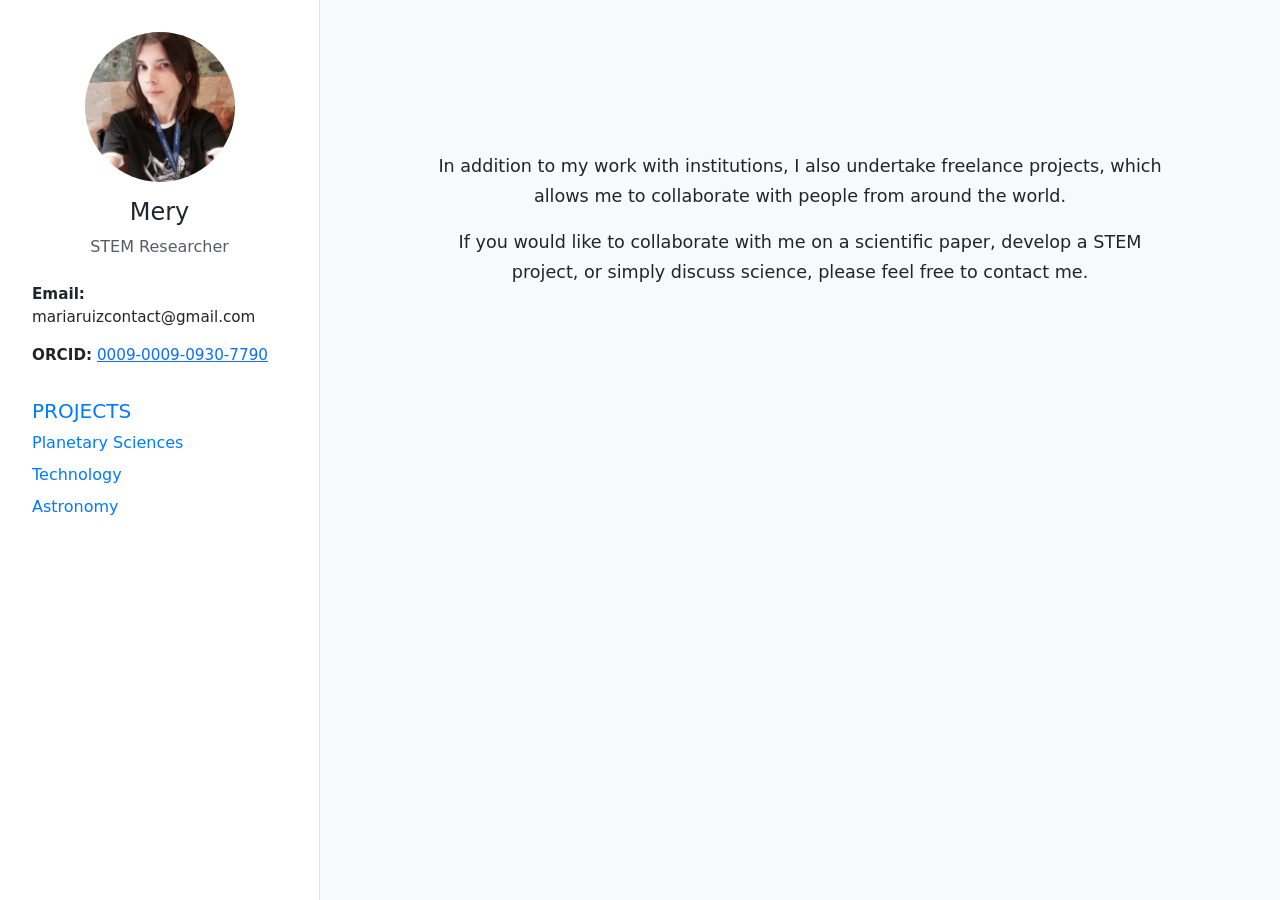
==== index.html @ 215839de "Refactor showWelcome function and script tags Removed redundant script tags and cleaned up the showW" ====
<!DOCTYPE html>
<html lang="en">

<head>
  <meta charset="UTF-8">
  <meta name="viewport" content="width=device-width, initial-scale=1.0">

  <title>STEM People</title>

  <link href="https://cdn.jsdelivr.net/npm/bootstrap@5.3.0/dist/css/bootstrap.min.css" rel="stylesheet">
  <link rel="stylesheet" href="styles.css">

  <style>
    .hidden {
      display: none;
    }

    #planetary-submenu,
    #technology-submenu,
    #astronomy-submenu {
      margin-left: 20px;
    }

    .page-credit {
      margin: 2rem auto 0;
      padding: 0.8rem 1rem;
      max-width: 850px;
      border-top: 1px solid #ddd;
      font-size: 0.82rem;
      line-height: 1.5;
      text-align: center;
      color: #666;
    }

    .page-credit strong {
      color: #444;
    }

    .welcome-message {
      max-width: 800px;
      margin: 120px auto 0;
      padding: 0 30px;
      text-align: center;
      font-size: 1.1rem;
      line-height: 1.7;
    }
  </style>

</head>

<body>

  <div class="container-fluid">

    <div class="row">

      <!-- LEFT COLUMN -->
      <div class="col-md-3 left-column">

        <div class="text-center">

          <img src="img/STEMmery.jpg"
               alt="Profile Picture"
               class="profile-img mb-3">

          <h4>Mery</h4>

          <p class="text-muted">
            STEM Researcher
          </p>

        </div>

        <div class="contact-info">

          <p>
            <strong>Email:</strong>
            mariaruizcontact@gmail.com
          </p>
          <strong>ORCID:</strong>
          <a
            href="https://orcid.org/0009-0009-0930-7790"
            target="_blank"
            rel="noopener noreferrer">
            0009-0009-0930-7790
          </a>
          
        </div>

        <div class="project-menu">

      

          <a href="#" onclick="showWelcome(); return false;">
            <h5>PROJECTS</h5>
          </a>


          <!-- PLANETARY SCIENCES -->

          <a href="#"
             onclick="toggleSubmenu('planetary-submenu'); loadContent('planetary_sciences/index.html'); return false;">
            Planetary Sciences
          </a>

          <div id="planetary-submenu" class="hidden">

            <a href="#"
               onclick="loadContent('planetary_sciences/mars/index.html'); return false;">
              ↳ Mars Works
            </a>

          </div>


          <!-- TECHNOLOGY -->

          <a href="#"
             onclick="toggleSubmenu('technology-submenu'); loadContent('technology/index.html'); return false;">
            Technology
          </a>

          <div id="technology-submenu" class="hidden">

            <a href="#"
               onclick="loadContent('technology/media/index.html'); return false;">
              ↳ Androids
            </a>

          </div>


          <!-- ASTRONOMY -->

          <a href="#"
             onclick="toggleSubmenu('astronomy-submenu'); loadContent('astronomy/index.html'); return false;">
            Astronomy
          </a>

          <div id="astronomy-submenu" class="hidden">

            <a href="#"
               onclick="loadContent('astronomy/eclipse-2026/index.html'); return false;">
              ↳ Eclipse 2026
            </a>

          </div>

        </div>

      </div>


      <!-- RIGHT COLUMN -->

      <div class="col-md-9 content-area">

        <div id="content">

          <div class="welcome-message">

            <p>
              In addition to my work with institutions, I also undertake freelance projects,
              which allows me to collaborate with people from around the world.
            </p>

            <p>
              If you would like to collaborate with me on a scientific paper, develop a STEM
              project, or simply discuss science, please feel free to contact me.
            </p>

          </div>

        </div>

      </div>

    </div>

  </div>



      <script>
      
        function showWelcome() {
      
          document.getElementById('content').innerHTML = `
            <div class="welcome-message">
      
              <p>
                In addition to my work with institutions, I also undertake freelance projects,
                which allows me to collaborate with people from around the world.
              </p>
      
              <p>
                If you would like to collaborate with me on a scientific paper, develop a STEM
                project, or simply discuss science, please feel free to contact me.
              </p>
      
              <div class="contact-music">
      
                <div class="music-title">
                  MUSIC FOR THE JOURNEY
                </div>
      
                <audio controls preload="metadata">
                  <source src="audio/space-ambient-cinematic-viacheslavstarostin.mp3" type="audio/mpeg">
                  Your browser does not support the audio element.
                </audio>
      
                <div class="music-credit">
                  <em>Space Ambient Cinematic Music</em> — Viacheslav Starostin
                </div>
      
              </div>
      
            </div>
          `;
      
        }



    function toggleSubmenu(submenuId) {

      const submenu = document.getElementById(submenuId);

      submenu.classList.toggle('hidden');

    }


    function loadContent(url) {

      fetch(url)

        .then(response => {

          if (!response.ok) {
            throw new Error("Could not load " + url);
          }

          return response.text();

        })

        .then(html => {

          const content = document.getElementById('content');

          content.innerHTML = html;


          const pageCredit = document.createElement('div');

          pageCredit.className = 'page-credit';

          pageCredit.innerHTML = `
            The content of <em>STEM-people</em> is regularly maintained and updated.
            In all cases, when content, images, data, or materials from this website
            are used, <strong>STEM-people</strong> should be acknowledged as the source,
            and the corresponding webpage address should be included.
          `;

          content.appendChild(pageCredit);

        })

        .catch(error => {

          console.error(error);

          document.getElementById('content').innerHTML =
            "<p>Error loading the content.</p>";

        });

    }

  </script>


</body>
</html>
---- styles.css ----
body {
    background-color: #f8f9fa;
  }
  .profile-img {
    width: 150px;
    height: 150px;
    object-fit: cover;
    border-radius: 50%;
  }
  .left-column {
    min-height: 100vh;
    background-color: #ffffff;
    border-right: 1px solid #dee2e6;
    padding: 2rem;
  }
  .contact-info {
    margin-top: 1.5rem;
    font-size: 0.95rem;
  }
  .project-menu {
    margin-top: 2rem;
  }
  .project-menu a {
    display: block;
    margin: 0.5rem 0;
    text-decoration: none;
    color: #007bff;
  }
  .project-menu a:hover {
    text-decoration: underline;
  }
  .content-area {
    padding: 2rem;
  }
  .standard-img {
    width: 40%;
    display: block;
    margin: 10px auto;
  }


  @media (max-width: 768px) {
    .standard-img {
      width: 60%;
    }
  }

  @media (max-width: 480px) {
    .standard-img {
      width: 90%;
    }

    
        /* =========================================
       PROJECT CONTENT — BLACK THEME
       ========================================= */
    
    .content-area {
        background-color: #000000;
        color: #ffffff;
        min-height: 100vh;
    }
    
    /* Todo el texto que se carga dentro de Projects */
    .content-area p,
    .content-area h1,
    .content-area h2,
    .content-area h3,
    .content-area h4,
    .content-area h5,
    .content-area h6,
    .content-area li,
    .content-area span,
    .content-area strong,
    .content-area em {
        color: #ffffff;
    }
    
    /* Enlaces */
    .content-area a {
        color: #ffffff;
    }
    
    .content-area a:hover {
        color: #ffffff;
    }
    
    /* Texto de bienvenida */
    .content-area .welcome-message {
        color: #ffffff;
    }
    
    /* Crédito inferior */
    .content-area .page-credit {
        color: #ffffff;
        border-top-color: #ffffff;
    }
    
    .content-area .page-credit strong {
        color: #ffffff;
    }


    /* =========================================
       RIGHT CONTENT — DARK PROJECT THEME
       ========================================= */
    
    .content-area {
        background-color: #000000;
        color: #ffffff;
        min-height: 100vh;
    }
    
    .content-area p,
    .content-area h1,
    .content-area h2,
    .content-area h3,
    .content-area h4,
    .content-area h5,
    .content-area h6,
    .content-area li,
    .content-area span,
    .content-area strong,
    .content-area em {
        color: #ffffff;
    }
    
    .content-area a {
        color: #ffffff;
    }
    
    .content-area a:hover {
        color: #ffffff;
    }
    
    
    /* =========================================
       MUSIC PLAYER
       ========================================= */
    
    .contact-music {
        margin: 70px auto 0;
        text-align: center;
        max-width: 500px;
    }
    
    .music-title {
        margin-bottom: 18px;
        color: #ffffff;
        font-size: 0.75rem;
        font-weight: 500;
        letter-spacing: 4px;
        text-transform: uppercase;
    }
    
    .contact-music audio {
        width: 100%;
        max-width: 450px;
    }
    
    .music-credit {
        margin-top: 12px;
        color: #ffffff;
        font-size: 0.75rem;
        opacity: 0.75;
    }
    
    
    /* =========================================
       PAGE CREDIT
       ========================================= */
    
    .content-area .page-credit {
        color: #ffffff;
        border-top-color: #ffffff;
    }
    
    .content-area .page-credit strong {
        color: #ffffff;
    }
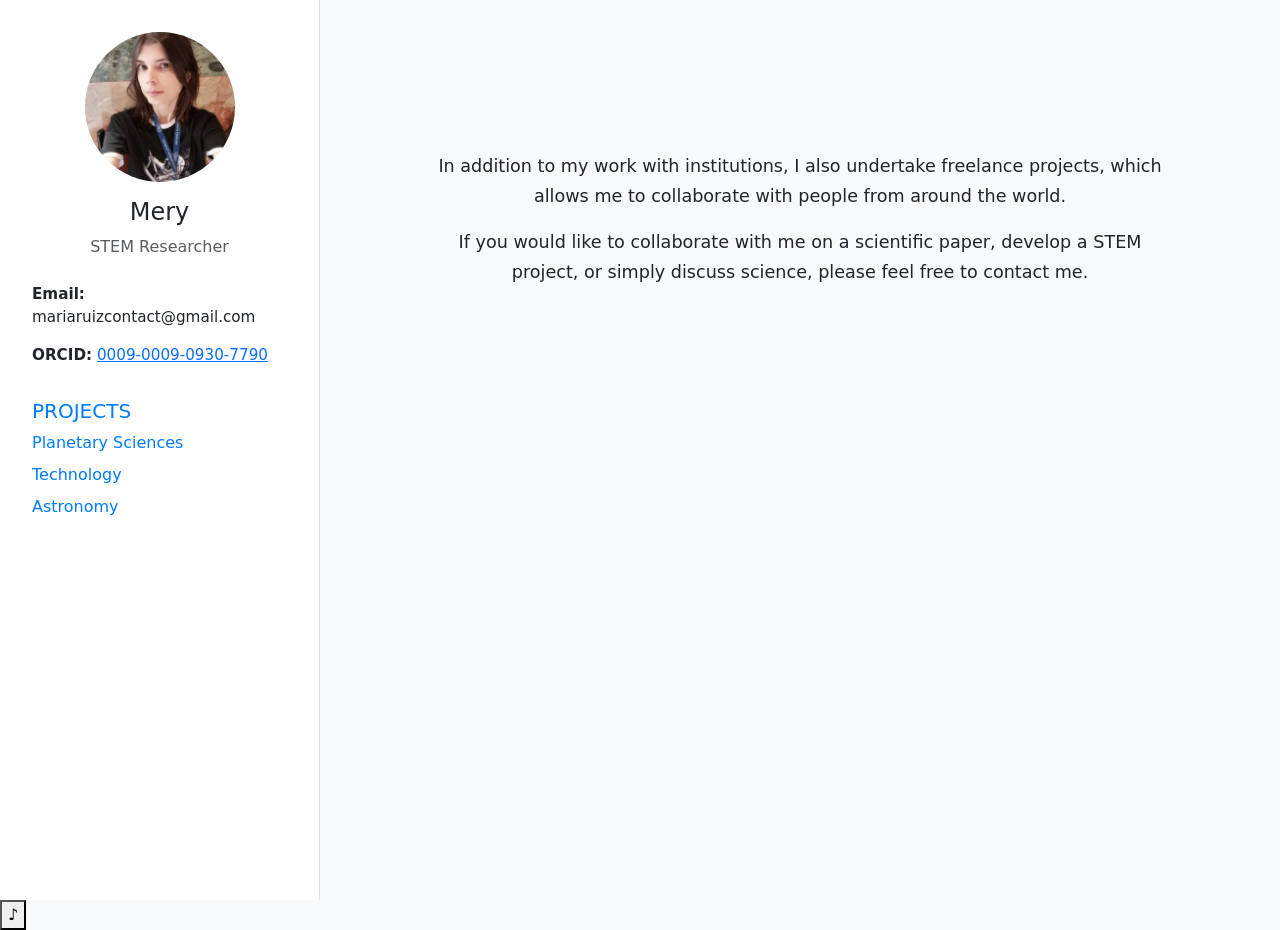
==== commit 4a59717b: "Update index.html" ====
--- a/index.html
+++ b/index.html
@@ -282,4 +282,19 @@
 
 
 </body>
+
+<!-- Background music -->
+<audio id="background-music" loop preload="auto">
+  <source src="audio/space-ambient-cinematic-music.mp3" type="audio/mpeg">
+</audio>
+
+<button id="music-toggle"
+        type="button"
+        aria-label="Mute music">
+  ♪
+</button>
+
+
+
+  
 </html>
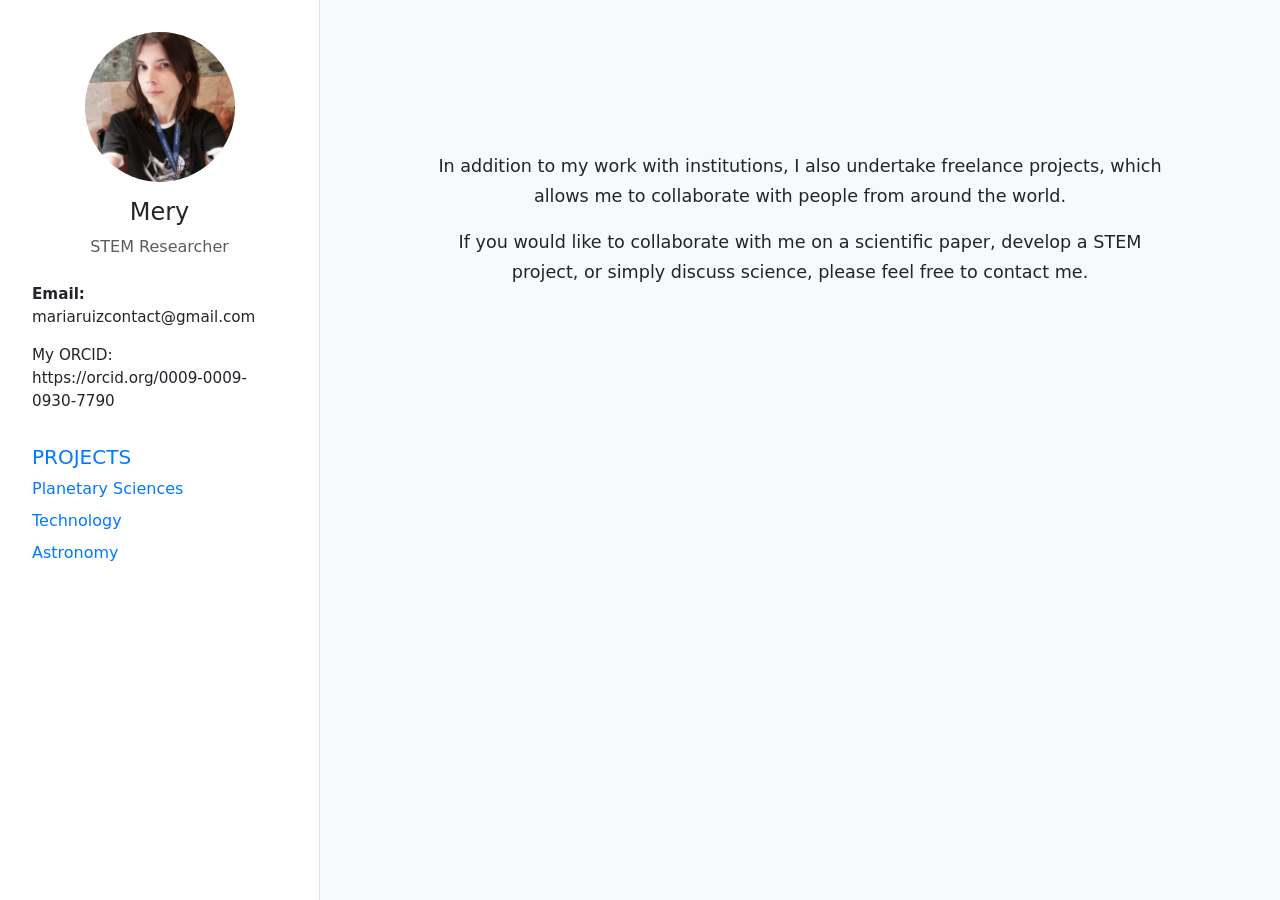
==== commit a1188555: "Enhance index.html with audio and layout updates Refactor HTML structure and improve audio handling." ====
--- a/index.html
+++ b/index.html
@@ -1,16 +1,24 @@
+
 <!DOCTYPE html>
 <html lang="en">
 
 <head>
+
   <meta charset="UTF-8">
+
   <meta name="viewport" content="width=device-width, initial-scale=1.0">
 
   <title>STEM People</title>
 
-  <link href="https://cdn.jsdelivr.net/npm/bootstrap@5.3.0/dist/css/bootstrap.min.css" rel="stylesheet">
+  <link
+    href="https://cdn.jsdelivr.net/npm/bootstrap@5.3.0/dist/css/bootstrap.min.css"
+    rel="stylesheet"
+  >
+
   <link rel="stylesheet" href="styles.css">
 
   <style>
+
     .hidden {
       display: none;
     }
@@ -44,24 +52,49 @@
       font-size: 1.1rem;
       line-height: 1.7;
     }
+
   </style>
 
 </head>
 
+
 <body>
 
+
+  <!-- =========================================
+       BACKGROUND MUSIC
+       ========================================= -->
+
+  <audio id="welcome-music" loop preload="auto">
+
+    <source
+      src="audio/space-ambient-cinematic-music.mp3"
+      type="audio/mpeg"
+    >
+
+    Your browser does not support the audio element.
+
+  </audio>
+
+
   <div class="container-fluid">
 
     <div class="row">
 
-      <!-- LEFT COLUMN -->
+
+      <!-- =========================================
+           LEFT COLUMN
+           ========================================= -->
+
       <div class="col-md-3 left-column">
 
         <div class="text-center">
 
-          <img src="img/STEMmery.jpg"
-               alt="Profile Picture"
-               class="profile-img mb-3">
+          <img
+            src="img/STEMmery.jpg"
+            alt="Profile Picture"
+            class="profile-img mb-3"
+          >
 
           <h4>Mery</h4>
 
@@ -70,6 +103,7 @@
           </p>
 
         </div>
+
 
         <div class="contact-info">
 
@@ -77,85 +111,132 @@
             <strong>Email:</strong>
             mariaruizcontact@gmail.com
           </p>
-          <strong>ORCID:</strong>
+
+          <p>
+            My ORCID:
+            https://orcid.org/0009-0009-0930-7790
+          </p>
+
+        </div>
+
+
+        <!-- =========================================
+             PROJECT MENU
+             ========================================= -->
+
+        <div class="project-menu">
+
+
+          <!-- WELCOME / PROJECTS -->
+
           <a
-            href="https://orcid.org/0009-0009-0930-7790"
-            target="_blank"
-            rel="noopener noreferrer">
-            0009-0009-0930-7790
+            href="#"
+            onclick="showWelcome(); return false;"
+          >
+
+            <h5>PROJECTS</h5>
+
           </a>
-          
-        </div>
-
-        <div class="project-menu">
-
-      
-
-          <a href="#" onclick="showWelcome(); return false;">
-            <h5>PROJECTS</h5>
-          </a>
-
-
-          <!-- PLANETARY SCIENCES -->
-
-          <a href="#"
-             onclick="toggleSubmenu('planetary-submenu'); loadContent('planetary_sciences/index.html'); return false;">
+
+
+          <!-- =========================================
+               PLANETARY SCIENCES
+               ========================================= -->
+
+          <a
+            href="#"
+            onclick="toggleSubmenu('planetary-submenu'); loadContent('planetary_sciences/index.html'); return false;"
+          >
             Planetary Sciences
           </a>
 
-          <div id="planetary-submenu" class="hidden">
-
-            <a href="#"
-               onclick="loadContent('planetary_sciences/mars/index.html'); return false;">
+
+          <div
+            id="planetary-submenu"
+            class="hidden"
+          >
+
+            <a
+              href="#"
+              onclick="loadContent('planetary_sciences/mars/index.html'); return false;"
+            >
               ↳ Mars Works
             </a>
 
           </div>
 
 
-          <!-- TECHNOLOGY -->
-
-          <a href="#"
-             onclick="toggleSubmenu('technology-submenu'); loadContent('technology/index.html'); return false;">
+          <!-- =========================================
+               TECHNOLOGY
+               ========================================= -->
+
+          <a
+            href="#"
+            onclick="toggleSubmenu('technology-submenu'); loadContent('technology/index.html'); return false;"
+          >
             Technology
           </a>
 
-          <div id="technology-submenu" class="hidden">
-
-            <a href="#"
-               onclick="loadContent('technology/media/index.html'); return false;">
+
+          <div
+            id="technology-submenu"
+            class="hidden"
+          >
+
+            <a
+              href="#"
+              onclick="loadContent('technology/media/index.html'); return false;"
+            >
               ↳ Androids
             </a>
 
           </div>
 
 
-          <!-- ASTRONOMY -->
-
-          <a href="#"
-             onclick="toggleSubmenu('astronomy-submenu'); loadContent('astronomy/index.html'); return false;">
+          <!-- =========================================
+               ASTRONOMY
+               ========================================= -->
+
+          <a
+            href="#"
+            onclick="toggleSubmenu('astronomy-submenu'); loadContent('astronomy/index.html'); return false;"
+          >
             Astronomy
           </a>
 
-          <div id="astronomy-submenu" class="hidden">
-
-            <a href="#"
-               onclick="loadContent('astronomy/eclipse-2026/index.html'); return false;">
+
+          <div
+            id="astronomy-submenu"
+            class="hidden"
+          >
+
+            <a
+              href="#"
+              onclick="loadContent('astronomy/eclipse-2026/index.html'); return false;"
+            >
               ↳ Eclipse 2026
             </a>
 
           </div>
 
+
         </div>
 
       </div>
 
 
-      <!-- RIGHT COLUMN -->
+      <!-- =========================================
+           RIGHT COLUMN
+           ========================================= -->
 
       <div class="col-md-9 content-area">
 
         <div id="content">
+
+
+          <!-- =========================================
+               WELCOME PAGE
+               ========================================= -->
 
           <div class="welcome-message">
 
@@ -171,6 +252,7 @@
 
           </div>
 
+
         </div>
 
       </div>
@@ -180,121 +262,284 @@
   </div>
 
 
-
-      <script>
-      
-        function showWelcome() {
-      
+  <!-- =========================================
+       JAVASCRIPT
+       ========================================= -->
+
+  <script>
+
+
+    /* =========================================
+       BACKGROUND MUSIC
+       ========================================= */
+
+    const welcomeMusic =
+      document.getElementById('welcome-music');
+
+
+    /*
+     * Volume.
+     * 0.35 = 35%
+     */
+
+    welcomeMusic.volume = 0.35;
+
+
+    /*
+     * Start the music.
+     */
+
+    function startWelcomeMusic() {
+
+      welcomeMusic.currentTime = 0;
+
+      welcomeMusic.play().catch(function () {
+
+        /*
+         * Modern browsers may block
+         * autoplay with sound.
+         */
+
+        console.log(
+          "Autoplay was blocked by the browser."
+        );
+
+      });
+
+    }
+
+
+    /*
+     * Stop the music.
+     */
+
+    function stopWelcomeMusic() {
+
+      welcomeMusic.pause();
+
+      welcomeMusic.currentTime = 0;
+
+    }
+
+
+    /*
+     * Try to start the music when
+     * the page loads.
+     */
+
+    window.addEventListener('load', function () {
+
+      startWelcomeMusic();
+
+    });
+
+
+    /*
+     * If the browser blocked autoplay,
+     * the first user interaction will
+     * start the music.
+     */
+
+    document.addEventListener(
+      'click',
+      function startMusicAfterInteraction() {
+
+        /*
+         * Only start it if we are
+         * currently on the welcome page.
+         */
+
+        const content =
+          document.getElementById('content');
+
+        const welcome =
+          content.querySelector('.welcome-message');
+
+        if (welcome) {
+
+          welcomeMusic.play().catch(function () {
+
+            console.log(
+              "Music could not be started."
+            );
+
+          });
+
+        }
+
+      },
+      { once: true }
+    );
+
+
+    /* =========================================
+       WELCOME PAGE
+       ========================================= */
+
+    function showWelcome() {
+
+
+      /*
+       * Start/restart the music.
+       */
+
+      startWelcomeMusic();
+
+
+      /*
+       * Show the welcome page.
+       */
+
+      document.getElementById('content').innerHTML = `
+
+        <div class="welcome-message">
+
+          <p>
+            In addition to my work with institutions,
+            I also undertake freelance projects,
+            which allows me to collaborate with people
+            from around the world.
+          </p>
+
+          <p>
+            If you would like to collaborate with me
+            on a scientific paper, develop a STEM project,
+            or simply discuss science, please feel free
+            to contact me.
+          </p>
+
+        </div>
+
+      `;
+
+    }
+
+
+    /* =========================================
+       SUBMENUS
+       ========================================= */
+
+    function toggleSubmenu(submenuId) {
+
+
+      const submenu =
+        document.getElementById(submenuId);
+
+
+      submenu.classList.toggle('hidden');
+
+    }
+
+
+    /* =========================================
+       LOAD PROJECT CONTENT
+       ========================================= */
+
+    function loadContent(url) {
+
+
+      /*
+       * Stop the welcome music when
+       * entering a project.
+       */
+
+      stopWelcomeMusic();
+
+
+      /*
+       * Load the selected page.
+       */
+
+      fetch(url)
+
+        .then(response => {
+
+
+          if (!response.ok) {
+
+            throw new Error(
+              "Could not load " + url
+            );
+
+          }
+
+
+          return response.text();
+
+        })
+
+
+        .then(html => {
+
+
+          const content =
+            document.getElementById('content');
+
+
+          /*
+           * Insert project content.
+           */
+
+          content.innerHTML = html;
+
+
+          /*
+           * Add the page credit.
+           */
+
+          const pageCredit =
+            document.createElement('div');
+
+
+          pageCredit.className =
+            'page-credit';
+
+
+          pageCredit.innerHTML = `
+
+            The content of <em>STEM-people</em>
+            is regularly maintained and updated.
+
+            In all cases, when content, images,
+            data, or materials from this website
+            are used, <strong>STEM-people</strong>
+            should be acknowledged as the source,
+            and the corresponding webpage address
+            should be included.
+
+          `;
+
+
+          content.appendChild(pageCredit);
+
+
+        })
+
+
+        .catch(error => {
+
+
+          console.error(error);
+
+
           document.getElementById('content').innerHTML = `
-            <div class="welcome-message">
-      
-              <p>
-                In addition to my work with institutions, I also undertake freelance projects,
-                which allows me to collaborate with people from around the world.
-              </p>
-      
-              <p>
-                If you would like to collaborate with me on a scientific paper, develop a STEM
-                project, or simply discuss science, please feel free to contact me.
-              </p>
-      
-              <div class="contact-music">
-      
-                <div class="music-title">
-                  MUSIC FOR THE JOURNEY
-                </div>
-      
-                <audio controls preload="metadata">
-                  <source src="audio/space-ambient-cinematic-viacheslavstarostin.mp3" type="audio/mpeg">
-                  Your browser does not support the audio element.
-                </audio>
-      
-                <div class="music-credit">
-                  <em>Space Ambient Cinematic Music</em> — Viacheslav Starostin
-                </div>
-      
-              </div>
-      
-            </div>
+
+            <p>
+              Error loading the content.
+            </p>
+
           `;
-      
-        }
-
-
-
-    function toggleSubmenu(submenuId) {
-
-      const submenu = document.getElementById(submenuId);
-
-      submenu.classList.toggle('hidden');
-
-    }
-
-
-    function loadContent(url) {
-
-      fetch(url)
-
-        .then(response => {
-
-          if (!response.ok) {
-            throw new Error("Could not load " + url);
-          }
-
-          return response.text();
-
-        })
-
-        .then(html => {
-
-          const content = document.getElementById('content');
-
-          content.innerHTML = html;
-
-
-          const pageCredit = document.createElement('div');
-
-          pageCredit.className = 'page-credit';
-
-          pageCredit.innerHTML = `
-            The content of <em>STEM-people</em> is regularly maintained and updated.
-            In all cases, when content, images, data, or materials from this website
-            are used, <strong>STEM-people</strong> should be acknowledged as the source,
-            and the corresponding webpage address should be included.
-          `;
-
-          content.appendChild(pageCredit);
-
-        })
-
-        .catch(error => {
-
-          console.error(error);
-
-          document.getElementById('content').innerHTML =
-            "<p>Error loading the content.</p>";
+
 
         });
 
     }
 
+
   </script>
 
 
 </body>
 
-<!-- Background music -->
-<audio id="background-music" loop preload="auto">
-  <source src="audio/space-ambient-cinematic-music.mp3" type="audio/mpeg">
-</audio>
-
-<button id="music-toggle"
-        type="button"
-        aria-label="Mute music">
-  ♪
-</button>
-
-
-
-  
 </html>
+
--- a/styles.css
+++ b/styles.css
@@ -175,6 +175,45 @@
         color: #ffffff;
         border-top-color: #ffffff;
     }
+
+
+    
+        /* =========================================
+           BACKGROUND MUSIC
+           ========================================= */
+        
+        #music-toggle {
+            position: fixed;
+            bottom: 25px;
+            right: 25px;
+        
+            width: 42px;
+            height: 42px;
+        
+            border: 1px solid rgba(255, 255, 255, 0.6);
+            border-radius: 50%;
+        
+            background: #000000;
+            color: #ffffff;
+        
+            font-size: 18px;
+            cursor: pointer;
+        
+            z-index: 9999;
+        
+            transition: opacity 0.3s ease,
+                        background-color 0.3s ease;
+        }
+        
+        #music-toggle:hover {
+            background: #ffffff;
+            color: #000000;
+        }
+        
+        #music-toggle.muted {
+            opacity: 0.45;
+        }
+
     
     .content-area .page-credit strong {
         color: #ffffff;
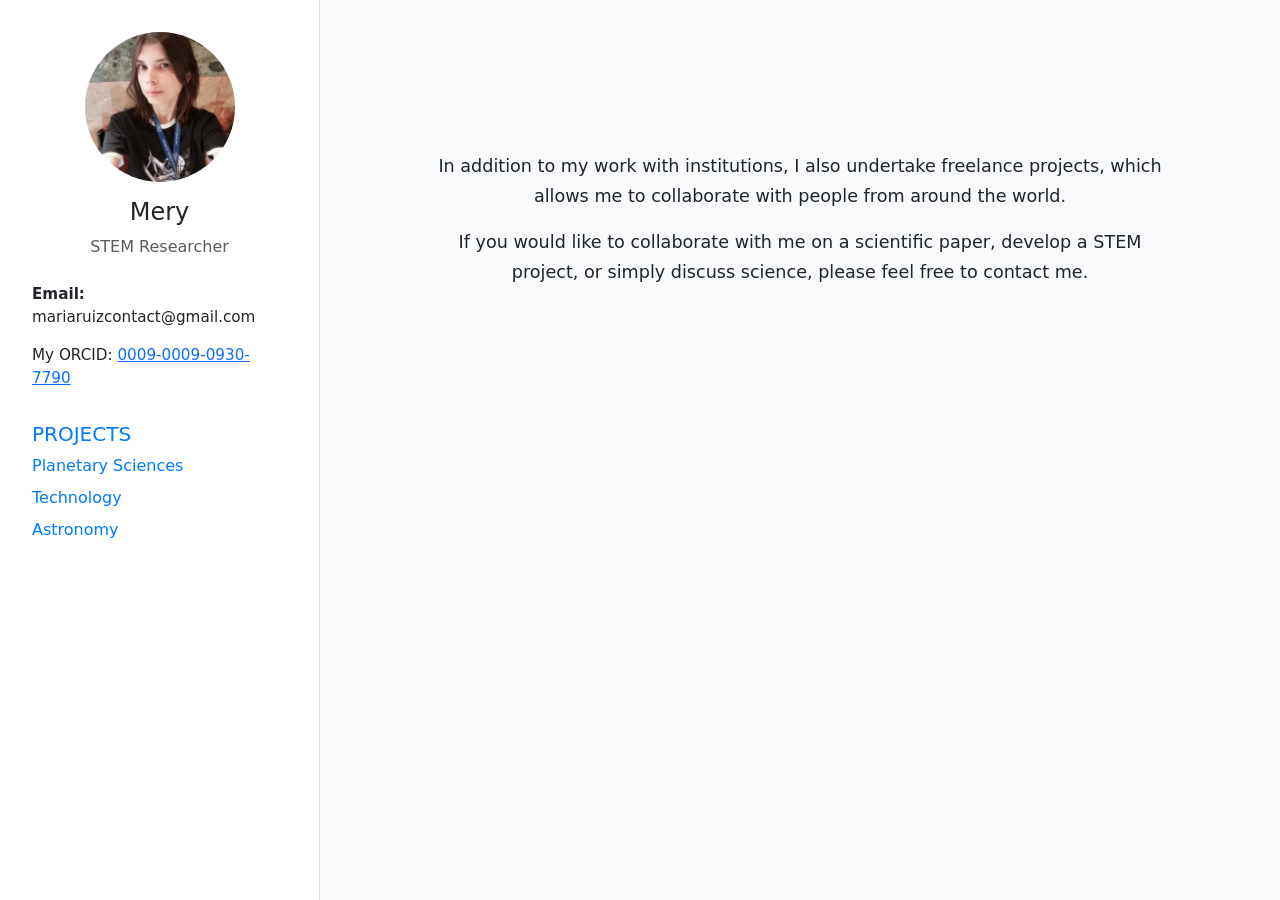
==== commit dacab493: "Add hyperlink to ORCID in index.html Updated ORCID display to include a hyperlink." ====
--- a/index.html
+++ b/index.html
@@ -112,10 +112,18 @@
             mariaruizcontact@gmail.com
           </p>
 
-          <p>
-            My ORCID:
-            https://orcid.org/0009-0009-0930-7790
-          </p>
+
+        <p>
+          My ORCID:
+          <a
+            href="https://orcid.org/0009-0009-0930-7790"
+            target="_blank"
+            rel="noopener noreferrer"
+          >
+            0009-0009-0930-7790
+          </a>
+        </p>
+
 
         </div>
 
--- a/styles.css
+++ b/styles.css
@@ -219,4 +219,82 @@
         color: #ffffff;
     }
 
-
+        
+        /* =========================================
+           RIGHT COLUMN — BLACK PROJECT AREA
+           ========================================= */
+        
+        .content-area {
+            background-color: #000000;
+            color: #ffffff;
+            min-height: 100vh;
+        }
+        
+        
+        /* =========================================
+           WELCOME TEXT
+           ========================================= */
+        
+        .content-area .welcome-message {
+            color: #ffffff;
+        }
+        
+        .content-area .welcome-message p {
+            color: #ffffff;
+        }
+        
+        
+        /* =========================================
+           PROJECT CONTENT
+           ========================================= */
+        
+        .content-area h1,
+        .content-area h2,
+        .content-area h3,
+        .content-area h4,
+        .content-area h5,
+        .content-area h6,
+        .content-area p,
+        .content-area li,
+        .content-area span,
+        .content-area strong,
+        .content-area em {
+            color: #ffffff;
+        }
+        
+        
+        /* =========================================
+           LINKS
+           ========================================= */
+        
+        .content-area a {
+            color: #ffffff;
+        }
+        
+        .content-area a:hover {
+            color: #ffffff;
+        }
+        
+        
+        /* =========================================
+           PAGE CREDIT
+           ========================================= */
+        
+        .content-area .page-credit {
+            color: #ffffff;
+            border-top-color: #ffffff;
+        }
+        
+        .content-area .page-credit strong {
+            color: #ffffff;
+        }
+        
+        
+        /* =========================================
+           OPTIONAL — IMAGES
+           ========================================= */
+        
+        .content-area img {
+            max-width: 100%;
+            height: auto;
+        }
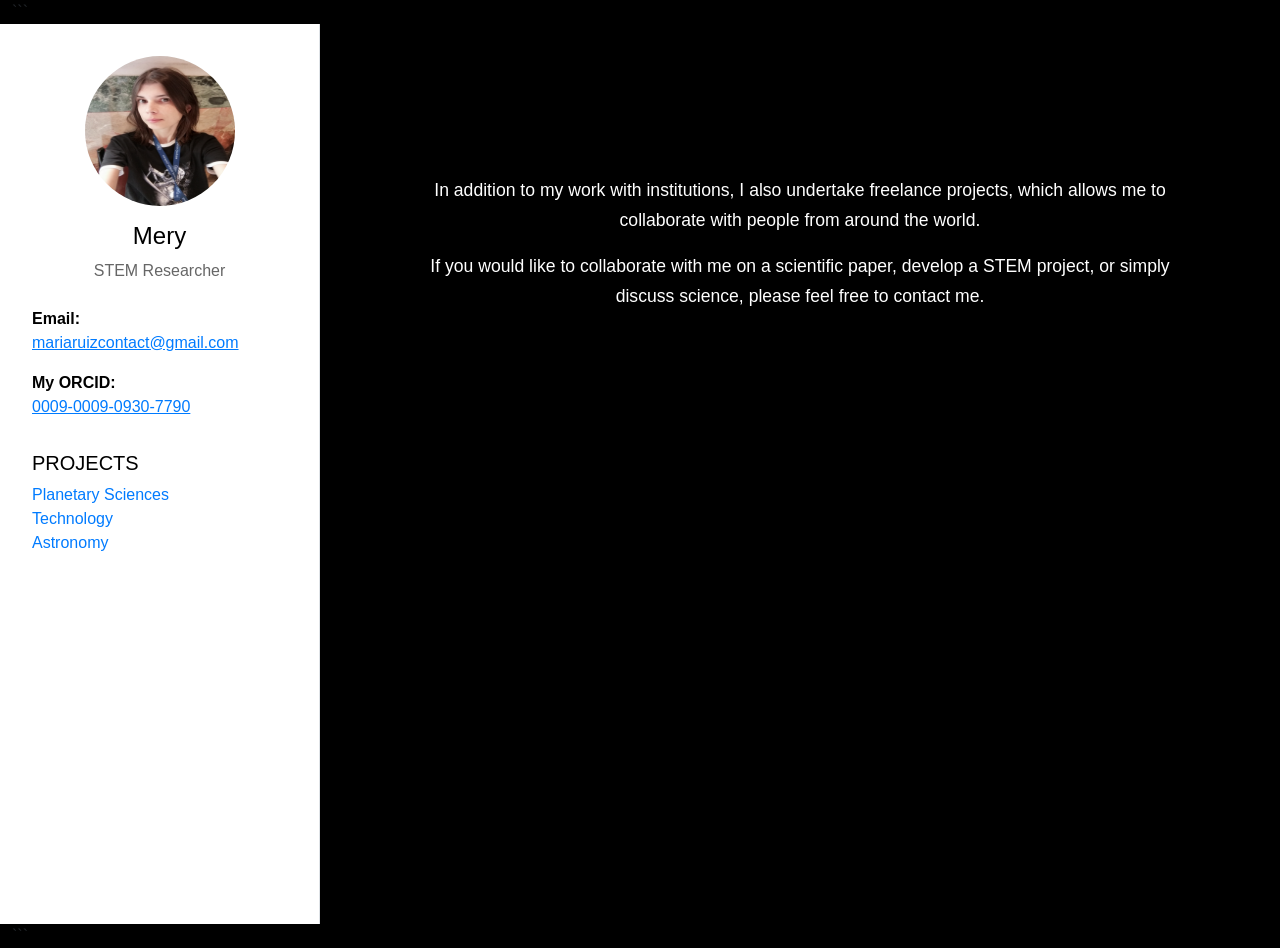
==== commit a7ab0aa2: "Refactor index.html for improved structure and functionality Refactor HTML structure and improve acc" ====
--- a/index.html
+++ b/index.html
@@ -1,11 +1,9 @@
-
 <!DOCTYPE html>
+
 <html lang="en">
 
 <head>
-
   <meta charset="UTF-8">
-
   <meta name="viewport" content="width=device-width, initial-scale=1.0">
 
   <title>STEM People</title>
@@ -16,297 +14,254 @@
   >
 
   <link rel="stylesheet" href="styles.css">
-
-  <style>
-
-    .hidden {
-      display: none;
-    }
-
-    #planetary-submenu,
-    #technology-submenu,
-    #astronomy-submenu {
-      margin-left: 20px;
-    }
-
-    .page-credit {
-      margin: 2rem auto 0;
-      padding: 0.8rem 1rem;
-      max-width: 850px;
-      border-top: 1px solid #ddd;
-      font-size: 0.82rem;
-      line-height: 1.5;
-      text-align: center;
-      color: #666;
-    }
-
-    .page-credit strong {
-      color: #444;
-    }
-
-    .welcome-message {
-      max-width: 800px;
-      margin: 120px auto 0;
-      padding: 0 30px;
-      text-align: center;
-      font-size: 1.1rem;
-      line-height: 1.7;
-    }
-
-  </style>
-
 </head>
 
-
 <body>
 
-
-  <!-- =========================================
+  <!-- =========================================================
        BACKGROUND MUSIC
-       ========================================= -->
+       ========================================================= -->
 
   <audio id="welcome-music" loop preload="auto">
-
     <source
       src="audio/space-ambient-cinematic-music.mp3"
       type="audio/mpeg"
     >
-
     Your browser does not support the audio element.
-
   </audio>
 
-
   <div class="container-fluid">
 
-    <div class="row">
-
-
-      <!-- =========================================
-           LEFT COLUMN
-           ========================================= -->
-
-      <div class="col-md-3 left-column">
-
-        <div class="text-center">
-
-          <img
-            src="img/STEMmery.jpg"
-            alt="Profile Picture"
-            class="profile-img mb-3"
-          >
-
-          <h4>Mery</h4>
-
-          <p class="text-muted">
-            STEM Researcher
-          </p>
-
-        </div>
-
-
-        <div class="contact-info">
-
-          <p>
-            <strong>Email:</strong>
-            mariaruizcontact@gmail.com
-          </p>
-
+```
+<div class="row">
+
+
+  <!-- =====================================================
+       LEFT COLUMN
+       ===================================================== -->
+
+  <aside class="col-md-3 left-column">
+
+    <div class="profile-section text-center">
+
+      <img
+        src="img/STEMmery.jpg"
+        alt="Profile Picture"
+        class="profile-img mb-3"
+      >
+
+      <h4>Mery</h4>
+
+      <p class="profile-role">
+        STEM Researcher
+      </p>
+
+    </div>
+
+
+    <!-- ===================================================
+         CONTACT
+         =================================================== -->
+
+    <div class="contact-info">
+
+      <p>
+        <strong>Email:</strong><br>
+        <a href="mailto:mariaruizcontact@gmail.com">
+          mariaruizcontact@gmail.com
+        </a>
+      </p>
+
+      <p>
+        <strong>My ORCID:</strong><br>
+        <a
+          href="https://orcid.org/0009-0009-0930-7790"
+          target="_blank"
+          rel="noopener noreferrer"
+        >
+          0009-0009-0930-7790
+        </a>
+      </p>
+
+    </div>
+
+
+    <!-- ===================================================
+         PROJECT MENU
+         =================================================== -->
+
+    <nav class="project-menu">
+
+      <!-- WELCOME -->
+
+      <a
+        href="#"
+        class="projects-title"
+        onclick="showWelcome(); return false;"
+      >
+        <h5>PROJECTS</h5>
+      </a>
+
+
+      <!-- =================================================
+           PLANETARY SCIENCES
+           ================================================= -->
+
+      <a
+        href="#"
+        onclick="
+          toggleSubmenu('planetary-submenu');
+          loadContent('planetary_sciences/index.html');
+          return false;
+        "
+      >
+        Planetary Sciences
+      </a>
+
+      <div
+        id="planetary-submenu"
+        class="submenu hidden"
+      >
+
+        <a
+          href="#"
+          onclick="
+            loadContent('planetary_sciences/mars/index.html');
+            return false;
+          "
+        >
+          ↳ Mars Works
+        </a>
+
+      </div>
+
+
+      <!-- =================================================
+           TECHNOLOGY
+           ================================================= -->
+
+      <a
+        href="#"
+        onclick="
+          toggleSubmenu('technology-submenu');
+          loadContent('technology/index.html');
+          return false;
+        "
+      >
+        Technology
+      </a>
+
+      <div
+        id="technology-submenu"
+        class="submenu hidden"
+      >
+
+        <a
+          href="#"
+          onclick="
+            loadContent('technology/media/index.html');
+            return false;
+          "
+        >
+          ↳ Androids
+        </a>
+
+      </div>
+
+
+      <!-- =================================================
+           ASTRONOMY
+           ================================================= -->
+
+      <a
+        href="#"
+        onclick="
+          toggleSubmenu('astronomy-submenu');
+          loadContent('astronomy/index.html');
+          return false;
+        "
+      >
+        Astronomy
+      </a>
+
+      <div
+        id="astronomy-submenu"
+        class="submenu hidden"
+      >
+
+        <a
+          href="#"
+          onclick="
+            loadContent('astronomy/eclipse-2026/index.html');
+            return false;
+          "
+        >
+          ↳ Eclipse 2026
+        </a>
+
+      </div>
+
+    </nav>
+
+  </aside>
+
+
+  <!-- =====================================================
+       RIGHT COLUMN
+       ===================================================== -->
+
+  <main class="col-md-9 content-area">
+
+    <div id="content">
+
+      <!-- =================================================
+           WELCOME
+           ================================================= -->
+
+      <div class="welcome-message">
 
         <p>
-          My ORCID:
-          <a
-            href="https://orcid.org/0009-0009-0930-7790"
-            target="_blank"
-            rel="noopener noreferrer"
-          >
-            0009-0009-0930-7790
-          </a>
+          In addition to my work with institutions, I also
+          undertake freelance projects, which allows me to
+          collaborate with people from around the world.
         </p>
 
-
-        </div>
-
-
-        <!-- =========================================
-             PROJECT MENU
-             ========================================= -->
-
-        <div class="project-menu">
-
-
-          <!-- WELCOME / PROJECTS -->
-
-          <a
-            href="#"
-            onclick="showWelcome(); return false;"
-          >
-
-            <h5>PROJECTS</h5>
-
-          </a>
-
-
-          <!-- =========================================
-               PLANETARY SCIENCES
-               ========================================= -->
-
-          <a
-            href="#"
-            onclick="toggleSubmenu('planetary-submenu'); loadContent('planetary_sciences/index.html'); return false;"
-          >
-            Planetary Sciences
-          </a>
-
-
-          <div
-            id="planetary-submenu"
-            class="hidden"
-          >
-
-            <a
-              href="#"
-              onclick="loadContent('planetary_sciences/mars/index.html'); return false;"
-            >
-              ↳ Mars Works
-            </a>
-
-          </div>
-
-
-          <!-- =========================================
-               TECHNOLOGY
-               ========================================= -->
-
-          <a
-            href="#"
-            onclick="toggleSubmenu('technology-submenu'); loadContent('technology/index.html'); return false;"
-          >
-            Technology
-          </a>
-
-
-          <div
-            id="technology-submenu"
-            class="hidden"
-          >
-
-            <a
-              href="#"
-              onclick="loadContent('technology/media/index.html'); return false;"
-            >
-              ↳ Androids
-            </a>
-
-          </div>
-
-
-          <!-- =========================================
-               ASTRONOMY
-               ========================================= -->
-
-          <a
-            href="#"
-            onclick="toggleSubmenu('astronomy-submenu'); loadContent('astronomy/index.html'); return false;"
-          >
-            Astronomy
-          </a>
-
-
-          <div
-            id="astronomy-submenu"
-            class="hidden"
-          >
-
-            <a
-              href="#"
-              onclick="loadContent('astronomy/eclipse-2026/index.html'); return false;"
-            >
-              ↳ Eclipse 2026
-            </a>
-
-          </div>
-
-
-        </div>
+        <p>
+          If you would like to collaborate with me on a
+          scientific paper, develop a STEM project, or simply
+          discuss science, please feel free to contact me.
+        </p>
 
       </div>
 
-
-      <!-- =========================================
-           RIGHT COLUMN
-           ========================================= -->
-
-      <div class="col-md-9 content-area">
-
-        <div id="content">
-
-
-          <!-- =========================================
-               WELCOME PAGE
-               ========================================= -->
-
-          <div class="welcome-message">
-
-            <p>
-              In addition to my work with institutions, I also undertake freelance projects,
-              which allows me to collaborate with people from around the world.
-            </p>
-
-            <p>
-              If you would like to collaborate with me on a scientific paper, develop a STEM
-              project, or simply discuss science, please feel free to contact me.
-            </p>
-
-          </div>
-
-
-        </div>
-
-      </div>
-
     </div>
 
+  </main>
+
+</div>
+```
+
   </div>
 
-
-  <!-- =========================================
+  <!-- =========================================================
        JAVASCRIPT
-       ========================================= -->
+       ========================================================= -->
 
   <script>
 
-
-    /* =========================================
-       BACKGROUND MUSIC
-       ========================================= */
+    /* =========================================================
+       MUSIC
+       ========================================================= */
 
     const welcomeMusic =
-      document.getElementById('welcome-music');
-
-
-    /*
-     * Volume.
-     * 0.35 = 35%
-     */
+      document.getElementById("welcome-music");
 
     welcomeMusic.volume = 0.35;
 
 
-    /*
-     * Start the music.
-     */
-
     function startWelcomeMusic() {
 
-      welcomeMusic.currentTime = 0;
-
       welcomeMusic.play().catch(function () {
-
-        /*
-         * Modern browsers may block
-         * autoplay with sound.
-         */
 
         console.log(
           "Autoplay was blocked by the browser."
@@ -317,62 +272,68 @@
     }
 
 
-    /*
-     * Stop the music.
-     */
-
     function stopWelcomeMusic() {
 
       welcomeMusic.pause();
-
       welcomeMusic.currentTime = 0;
 
     }
 
 
-    /*
-     * Try to start the music when
-     * the page loads.
-     */
-
-    window.addEventListener('load', function () {
+    /* =========================================================
+       WELCOME
+       ========================================================= */
+
+    function showWelcome() {
+
+      const content =
+        document.getElementById("content");
+
+      content.innerHTML = `
+
+        <div class="welcome-message">
+
+          <p>
+            In addition to my work with institutions, I also
+            undertake freelance projects, which allows me to
+            collaborate with people from around the world.
+          </p>
+
+          <p>
+            If you would like to collaborate with me on a
+            scientific paper, develop a STEM project, or simply
+            discuss science, please feel free to contact me.
+          </p>
+
+        </div>
+
+      `;
+
+      /*
+       * Welcome = music ON
+       */
 
       startWelcomeMusic();
 
-    });
-
-
-    /*
-     * If the browser blocked autoplay,
-     * the first user interaction will
-     * start the music.
-     */
+    }
+
+
+    /* =========================================================
+       FIRST USER INTERACTION
+       ========================================================= */
 
     document.addEventListener(
-      'click',
+      "click",
       function startMusicAfterInteraction() {
 
-        /*
-         * Only start it if we are
-         * currently on the welcome page.
-         */
-
         const content =
-          document.getElementById('content');
+          document.getElementById("content");
 
         const welcome =
-          content.querySelector('.welcome-message');
+          content.querySelector(".welcome-message");
 
         if (welcome) {
-
-          welcomeMusic.play().catch(function () {
-
-            console.log(
-              "Music could not be started."
-            );
-
-          });
-
+          startWelcomeMusic();
         }
 
       },
@@ -380,88 +341,51 @@
     );
 
 
-    /* =========================================
-       WELCOME PAGE
-       ========================================= */
-
-    function showWelcome() {
-
-
-      /*
-       * Start/restart the music.
-       */
-
-      startWelcomeMusic();
-
-
-      /*
-       * Show the welcome page.
-       */
-
-      document.getElementById('content').innerHTML = `
-
-        <div class="welcome-message">
-
-          <p>
-            In addition to my work with institutions,
-            I also undertake freelance projects,
-            which allows me to collaborate with people
-            from around the world.
-          </p>
-
-          <p>
-            If you would like to collaborate with me
-            on a scientific paper, develop a STEM project,
-            or simply discuss science, please feel free
-            to contact me.
-          </p>
-
-        </div>
-
-      `;
-
-    }
-
-
-    /* =========================================
+    /* =========================================================
        SUBMENUS
-       ========================================= */
+       ========================================================= */
 
     function toggleSubmenu(submenuId) {
-
 
       const submenu =
         document.getElementById(submenuId);
 
-
-      submenu.classList.toggle('hidden');
+      submenu.classList.toggle("hidden");
 
     }
 
 
-    /* =========================================
-       LOAD PROJECT CONTENT
-       ========================================= */
+    /* =========================================================
+       LOAD PROJECT
+       ========================================================= */
 
     function loadContent(url) {
 
-
       /*
-       * Stop the welcome music when
-       * entering a project.
+       * Any project = music OFF
        */
 
       stopWelcomeMusic();
 
 
+      const content =
+        document.getElementById("content");
+
+
       /*
-       * Load the selected page.
+       * Loading message
        */
 
+      content.innerHTML = `
+        <div class="loading-message">
+          Loading...
+        </div>
+      `;
+
+
       fetch(url)
 
-        .then(response => {
-
+        .then(function(response) {
 
           if (!response.ok) {
 
@@ -471,82 +395,79 @@
 
           }
 
-
           return response.text();
 
         })
 
-
-        .then(html => {
-
-
-          const content =
-            document.getElementById('content');
+        .then(function(html) {
+
+          content.innerHTML = html;
 
 
           /*
-           * Insert project content.
+           * Page credit
            */
 
-          content.innerHTML = html;
-
-
-          /*
-           * Add the page credit.
-           */
-
           const pageCredit =
-            document.createElement('div');
-
+            document.createElement("div");
 
           pageCredit.className =
-            'page-credit';
-
+            "page-credit";
 
           pageCredit.innerHTML = `
-
             The content of <em>STEM-people</em>
             is regularly maintained and updated.
-
-            In all cases, when content, images,
-            data, or materials from this website
-            are used, <strong>STEM-people</strong>
-            should be acknowledged as the source,
-            and the corresponding webpage address
-            should be included.
-
+            In all cases, when content, images, data,
+            or materials from this website are used,
+            <strong>STEM-people</strong> should be
+            acknowledged as the source, and the
+            corresponding webpage address should
+            be included.
           `;
 
-
           content.appendChild(pageCredit);
 
-
         })
 
-
-        .catch(error => {
-
+        .catch(function(error) {
 
           console.error(error);
 
-
-          document.getElementById('content').innerHTML = `
-
-            <p>
-              Error loading the content.
-            </p>
+          content.innerHTML = `
+
+            <div class="loading-message">
+
+              <p>
+                Error loading the content.
+              </p>
+
+            </div>
 
           `;
 
-
         });
 
     }
 
 
+    /* =========================================================
+       INITIAL STATE
+       ========================================================= */
+
+    window.addEventListener("load", function() {
+
+      /*
+       * Attempt autoplay.
+       * If the browser blocks it, the first
+       * interaction will start the music.
+       */
+
+      startWelcomeMusic();
+
+    });
+
   </script>
 
-
 </body>
 
 </html>
--- a/styles.css
+++ b/styles.css
@@ -1,300 +1,607 @@
 
+/* =========================================================
+STEM PEOPLE — MAIN STYLES
+========================================================= */
+
+/* =========================================================
+GLOBAL
+========================================================= */
+
+html,
 body {
-    background-color: #f8f9fa;
-  }
-  .profile-img {
-    width: 150px;
-    height: 150px;
-    object-fit: cover;
-    border-radius: 50%;
-  }
-  .left-column {
+margin: 0;
+padding: 0;
+min-height: 100%;
+}
+
+body {
+background-color: #000000;
+font-family: Arial, Helvetica, sans-serif;
+}
+
+/* =========================================================
+BOOTSTRAP ROW
+========================================================= */
+
+.container-fluid,
+.row {
+min-height: 100vh;
+}
+
+/* =========================================================
+LEFT COLUMN
+========================================================= */
+
+.left-column {
+position: relative;
+z-index: 100;
+
+```
+min-height: 100vh;
+
+background-color: #ffffff;
+
+border-right: 1px solid #dee2e6;
+
+padding: 2rem;
+
+color: #000000;
+```
+
+}
+
+/* =========================================================
+PROFILE
+========================================================= */
+
+.profile-img {
+width: 150px;
+height: 150px;
+
+```
+object-fit: cover;
+
+border-radius: 50%;
+```
+
+}
+
+.profile-section h4 {
+color: #000000;
+}
+
+.profile-role {
+color: #666666;
+}
+
+/* =========================================================
+CONTACT
+========================================================= */
+
+.contact-info {
+margin-top: 1.5rem;
+
+```
+font-size: 0.95rem;
+
+color: #000000;
+```
+
+}
+
+.contact-info p {
+color: #000000 !important;
+
+```
+margin-bottom: 1rem;
+```
+
+}
+
+.contact-info strong {
+color: #000000 !important;
+}
+
+.contact-info a {
+color: #007bff !important;
+
+```
+text-decoration: none;
+```
+
+}
+
+.contact-info a:hover {
+text-decoration: underline;
+}
+
+/* =========================================================
+PROJECT MENU
+========================================================= */
+
+.project-menu {
+margin-top: 2rem;
+
+```
+position: relative;
+z-index: 101;
+```
+
+}
+
+.project-menu a {
+display: block;
+
+```
+margin: 0.5rem 0;
+
+text-decoration: none;
+
+color: #007bff;
+```
+
+}
+
+.project-menu a:hover {
+text-decoration: underline;
+}
+
+.project-menu .projects-title {
+color: #000000;
+}
+
+.project-menu .projects-title h5 {
+color: #000000;
+}
+
+/* =========================================================
+SUBMENUS
+========================================================= */
+
+.hidden {
+display: none !important;
+}
+
+.submenu {
+margin-left: 20px;
+}
+
+/* =========================================================
+RIGHT COLUMN — DEEP SPACE
+========================================================= */
+
+.content-area {
+
+```
+position: relative;
+
+min-height: 100vh;
+
+padding: 2rem;
+
+overflow: hidden;
+
+background-color: #000000;
+
+color: #ffffff;
+```
+
+}
+
+/* =========================================================
+STATIC STAR FIELD
+========================================================= */
+
+/*
+IMPORTANT:
+
+There is NO animation here.
+
+The stars remain completely static.
+
+The same background is therefore used for:
+
+Welcome
+Planetary Sciences
+Technology
+Astronomy
+Eclipse
+Mars
+Androids
+*/
+
+.content-area::before {
+
+```
+content: "";
+
+position: absolute;
+
+inset: 0;
+
+background-image:
+
+    radial-gradient(
+        circle,
+        rgba(255,255,255,0.90) 1px,
+        transparent 1.5px
+    ),
+
+    radial-gradient(
+        circle,
+        rgba(255,255,255,0.65) 1px,
+        transparent 1.5px
+    ),
+
+    radial-gradient(
+        circle,
+        rgba(255,255,255,0.40) 1px,
+        transparent 1.5px
+    );
+
+background-size:
+    130px 130px,
+    190px 190px,
+    270px 270px;
+
+background-position:
+    20px 30px,
+    80px 110px,
+    150px 60px;
+
+opacity: 0.65;
+
+pointer-events: none;
+
+z-index: 0;
+```
+
+}
+
+/*
+Second static star layer.
+*/
+
+.content-area::after {
+
+```
+content: "";
+
+position: absolute;
+
+inset: 0;
+
+background-image:
+
+    radial-gradient(
+        circle,
+        rgba(255,255,255,0.80) 0.7px,
+        transparent 1px
+    ),
+
+    radial-gradient(
+        circle,
+        rgba(255,255,255,0.45) 0.8px,
+        transparent 1.2px
+    );
+
+background-size:
+    85px 85px,
+    155px 155px;
+
+background-position:
+    40px 20px,
+    100px 70px;
+
+opacity: 0.35;
+
+pointer-events: none;
+
+z-index: 1;
+```
+
+}
+
+/* =========================================================
+CONTENT LAYER
+========================================================= */
+
+.content-area > #content {
+
+```
+position: relative;
+
+z-index: 10;
+
+color: #ffffff;
+```
+
+}
+
+/* =========================================================
+WELCOME
+========================================================= */
+
+.content-area .welcome-message {
+
+```
+position: relative;
+
+z-index: 20;
+
+max-width: 800px;
+
+margin: 120px auto 0;
+
+padding: 0 30px;
+
+text-align: center;
+
+font-size: 1.1rem;
+
+line-height: 1.7;
+
+color: #ffffff;
+```
+
+}
+
+.content-area .welcome-message p {
+
+```
+color: #ffffff !important;
+```
+
+}
+
+/* =========================================================
+ALL PROJECT CONTENT
+========================================================= */
+
+.content-area #content {
+
+```
+color: #ffffff;
+```
+
+}
+
+.content-area #content h1,
+.content-area #content h2,
+.content-area #content h3,
+.content-area #content h4,
+.content-area #content h5,
+.content-area #content h6,
+.content-area #content p,
+.content-area #content li,
+.content-area #content span,
+.content-area #content strong,
+.content-area #content em,
+.content-area #content label {
+
+```
+color: #ffffff !important;
+```
+
+}
+
+/* =========================================================
+PROJECT LINKS
+========================================================= */
+
+.content-area #content a {
+
+```
+color: #ffffff !important;
+
+text-decoration-color:
+    rgba(255,255,255,0.7);
+```
+
+}
+
+.content-area #content a:hover {
+
+```
+color: #ffffff !important;
+
+text-decoration-color:
+    #ffffff;
+```
+
+}
+
+/* =========================================================
+PROJECT BACKGROUNDS
+========================================================= */
+
+/*
+Any white/light block coming from a
+project page becomes transparent.
+
+This keeps every project consistent
+with the space background.
+*/
+
+.content-area #content .bg-light,
+.content-area #content .bg-white,
+.content-area #content .text-bg-light {
+
+```
+background-color:
+    transparent !important;
+
+color: #ffffff !important;
+```
+
+}
+
+/* =========================================================
+GENERIC PROJECT ELEMENTS
+========================================================= */
+
+.content-area #content section,
+.content-area #content article,
+.content-area #content .project-item,
+.content-area #content .project-list {
+
+```
+color: #ffffff;
+```
+
+}
+
+/* =========================================================
+IMAGES
+========================================================= */
+
+.content-area img {
+
+```
+max-width: 100%;
+
+height: auto;
+```
+
+}
+
+/* =========================================================
+PAGE CREDIT
+========================================================= */
+
+.content-area .page-credit {
+
+```
+position: relative;
+
+z-index: 20;
+
+margin: 2rem auto 0;
+
+padding: 0.8rem 1rem;
+
+max-width: 850px;
+
+border-top:
+    1px solid rgba(255,255,255,0.35);
+
+font-size: 0.82rem;
+
+line-height: 1.5;
+
+text-align: center;
+
+color: #ffffff !important;
+
+background-color:
+    transparent !important;
+```
+
+}
+
+.content-area .page-credit strong {
+
+```
+color: #ffffff !important;
+```
+
+}
+
+/* =========================================================
+LOADING
+========================================================= */
+
+.loading-message {
+
+```
+position: relative;
+
+z-index: 20;
+
+color: #ffffff;
+
+text-align: center;
+
+margin-top: 100px;
+```
+
+}
+
+/* =========================================================
+MUSIC
+========================================================= */
+
+#welcome-music {
+
+```
+display: none;
+```
+
+}
+
+/* =========================================================
+MOBILE
+========================================================= */
+
+@media (max-width: 768px) {
+
+```
+.left-column {
+
+    min-height: auto;
+
+    padding: 1.5rem;
+}
+
+
+.content-area {
+
     min-height: 100vh;
-    background-color: #ffffff;
-    border-right: 1px solid #dee2e6;
-    padding: 2rem;
-  }
-  .contact-info {
-    margin-top: 1.5rem;
+
+    padding: 1.5rem;
+}
+
+
+.content-area .welcome-message {
+
+    margin-top: 80px;
+
+    padding: 0 15px;
+
+    font-size: 1rem;
+}
+```
+
+}
+
+/* =========================================================
+SMALL MOBILE
+========================================================= */
+
+@media (max-width: 480px) {
+
+```
+.left-column {
+
+    padding: 1.5rem;
+}
+
+
+.content-area {
+
+    padding: 1rem;
+}
+
+
+.content-area .welcome-message {
+
+    margin-top: 60px;
+
+    padding: 0 10px;
+
     font-size: 0.95rem;
-  }
-  .project-menu {
-    margin-top: 2rem;
-  }
-  .project-menu a {
-    display: block;
-    margin: 0.5rem 0;
-    text-decoration: none;
-    color: #007bff;
-  }
-  .project-menu a:hover {
-    text-decoration: underline;
-  }
-  .content-area {
-    padding: 2rem;
-  }
-  .standard-img {
-    width: 40%;
-    display: block;
-    margin: 10px auto;
-  }
-
-
-  @media (max-width: 768px) {
-    .standard-img {
-      width: 60%;
-    }
-  }
-
-  @media (max-width: 480px) {
-    .standard-img {
-      width: 90%;
-    }
-
-    
-        /* =========================================
-       PROJECT CONTENT — BLACK THEME
-       ========================================= */
-    
-    .content-area {
-        background-color: #000000;
-        color: #ffffff;
-        min-height: 100vh;
-    }
-    
-    /* Todo el texto que se carga dentro de Projects */
-    .content-area p,
-    .content-area h1,
-    .content-area h2,
-    .content-area h3,
-    .content-area h4,
-    .content-area h5,
-    .content-area h6,
-    .content-area li,
-    .content-area span,
-    .content-area strong,
-    .content-area em {
-        color: #ffffff;
-    }
-    
-    /* Enlaces */
-    .content-area a {
-        color: #ffffff;
-    }
-    
-    .content-area a:hover {
-        color: #ffffff;
-    }
-    
-    /* Texto de bienvenida */
-    .content-area .welcome-message {
-        color: #ffffff;
-    }
-    
-    /* Crédito inferior */
-    .content-area .page-credit {
-        color: #ffffff;
-        border-top-color: #ffffff;
-    }
-    
-    .content-area .page-credit strong {
-        color: #ffffff;
-    }
-
-
-    /* =========================================
-       RIGHT CONTENT — DARK PROJECT THEME
-       ========================================= */
-    
-    .content-area {
-        background-color: #000000;
-        color: #ffffff;
-        min-height: 100vh;
-    }
-    
-    .content-area p,
-    .content-area h1,
-    .content-area h2,
-    .content-area h3,
-    .content-area h4,
-    .content-area h5,
-    .content-area h6,
-    .content-area li,
-    .content-area span,
-    .content-area strong,
-    .content-area em {
-        color: #ffffff;
-    }
-    
-    .content-area a {
-        color: #ffffff;
-    }
-    
-    .content-area a:hover {
-        color: #ffffff;
-    }
-    
-    
-    /* =========================================
-       MUSIC PLAYER
-       ========================================= */
-    
-    .contact-music {
-        margin: 70px auto 0;
-        text-align: center;
-        max-width: 500px;
-    }
-    
-    .music-title {
-        margin-bottom: 18px;
-        color: #ffffff;
-        font-size: 0.75rem;
-        font-weight: 500;
-        letter-spacing: 4px;
-        text-transform: uppercase;
-    }
-    
-    .contact-music audio {
-        width: 100%;
-        max-width: 450px;
-    }
-    
-    .music-credit {
-        margin-top: 12px;
-        color: #ffffff;
-        font-size: 0.75rem;
-        opacity: 0.75;
-    }
-    
-    
-    /* =========================================
-       PAGE CREDIT
-       ========================================= */
-    
-    .content-area .page-credit {
-        color: #ffffff;
-        border-top-color: #ffffff;
-    }
-
-
-    
-        /* =========================================
-           BACKGROUND MUSIC
-           ========================================= */
-        
-        #music-toggle {
-            position: fixed;
-            bottom: 25px;
-            right: 25px;
-        
-            width: 42px;
-            height: 42px;
-        
-            border: 1px solid rgba(255, 255, 255, 0.6);
-            border-radius: 50%;
-        
-            background: #000000;
-            color: #ffffff;
-        
-            font-size: 18px;
-            cursor: pointer;
-        
-            z-index: 9999;
-        
-            transition: opacity 0.3s ease,
-                        background-color 0.3s ease;
-        }
-        
-        #music-toggle:hover {
-            background: #ffffff;
-            color: #000000;
-        }
-        
-        #music-toggle.muted {
-            opacity: 0.45;
-        }
-
-    
-    .content-area .page-credit strong {
-        color: #ffffff;
-    }
-
-        
-        /* =========================================
-           RIGHT COLUMN — BLACK PROJECT AREA
-           ========================================= */
-        
-        .content-area {
-            background-color: #000000;
-            color: #ffffff;
-            min-height: 100vh;
-        }
-        
-        
-        /* =========================================
-           WELCOME TEXT
-           ========================================= */
-        
-        .content-area .welcome-message {
-            color: #ffffff;
-        }
-        
-        .content-area .welcome-message p {
-            color: #ffffff;
-        }
-        
-        
-        /* =========================================
-           PROJECT CONTENT
-           ========================================= */
-        
-        .content-area h1,
-        .content-area h2,
-        .content-area h3,
-        .content-area h4,
-        .content-area h5,
-        .content-area h6,
-        .content-area p,
-        .content-area li,
-        .content-area span,
-        .content-area strong,
-        .content-area em {
-            color: #ffffff;
-        }
-        
-        
-        /* =========================================
-           LINKS
-           ========================================= */
-        
-        .content-area a {
-            color: #ffffff;
-        }
-        
-        .content-area a:hover {
-            color: #ffffff;
-        }
-        
-        
-        /* =========================================
-           PAGE CREDIT
-           ========================================= */
-        
-        .content-area .page-credit {
-            color: #ffffff;
-            border-top-color: #ffffff;
-        }
-        
-        .content-area .page-credit strong {
-            color: #ffffff;
-        }
-        
-        
-        /* =========================================
-           OPTIONAL — IMAGES
-           ========================================= */
-        
-        .content-area img {
-            max-width: 100%;
-            height: auto;
-        }
+}
+
+}
+
+
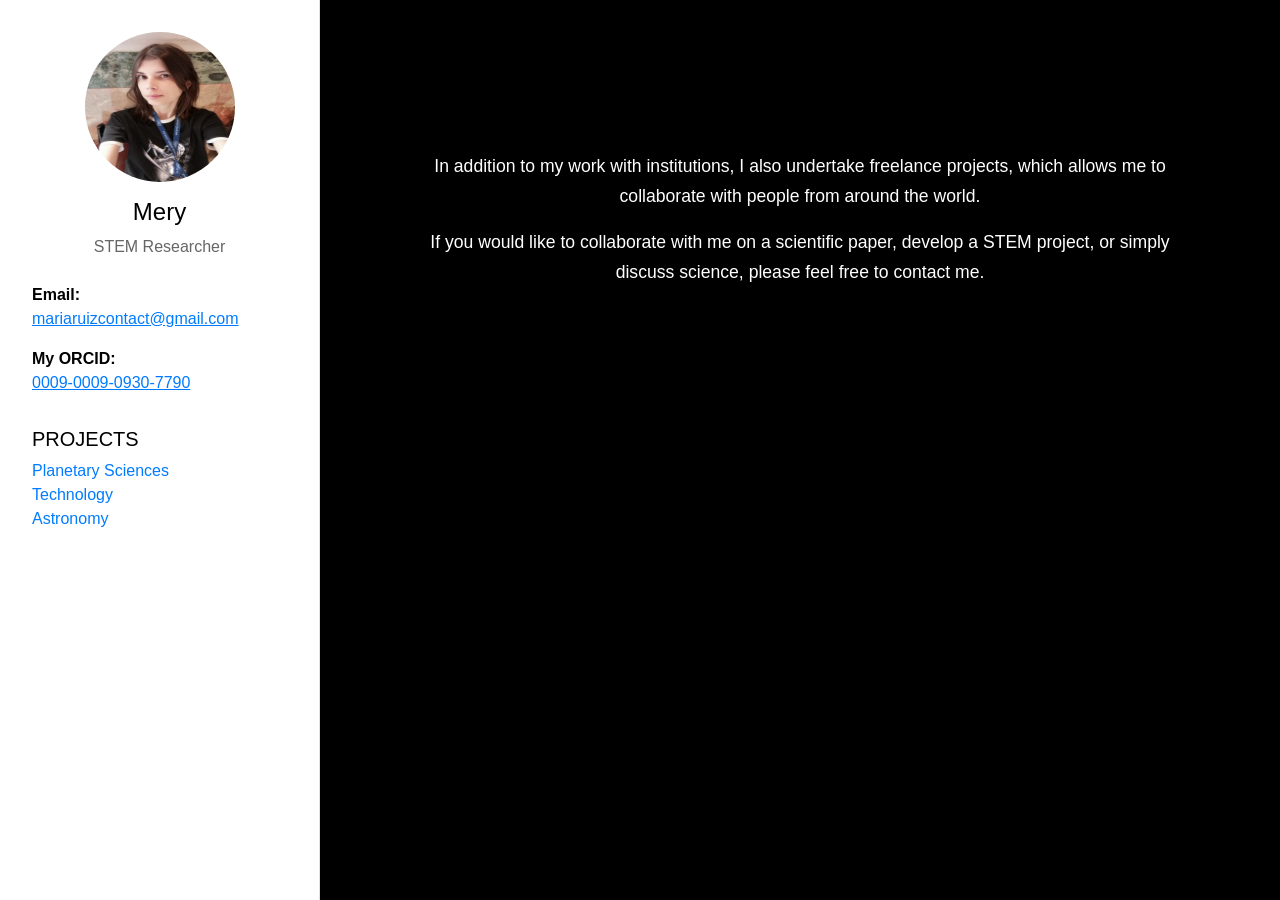
==== commit 99b89364: "Clean up index.html by removing unused code Removed unnecessary code snippets from index.html." ====
--- a/index.html
+++ b/index.html
@@ -32,7 +32,6 @@
 
   <div class="container-fluid">
 
-```
 <div class="row">
 
 
@@ -239,7 +238,6 @@
   </main>
 
 </div>
-```
 
   </div>
 
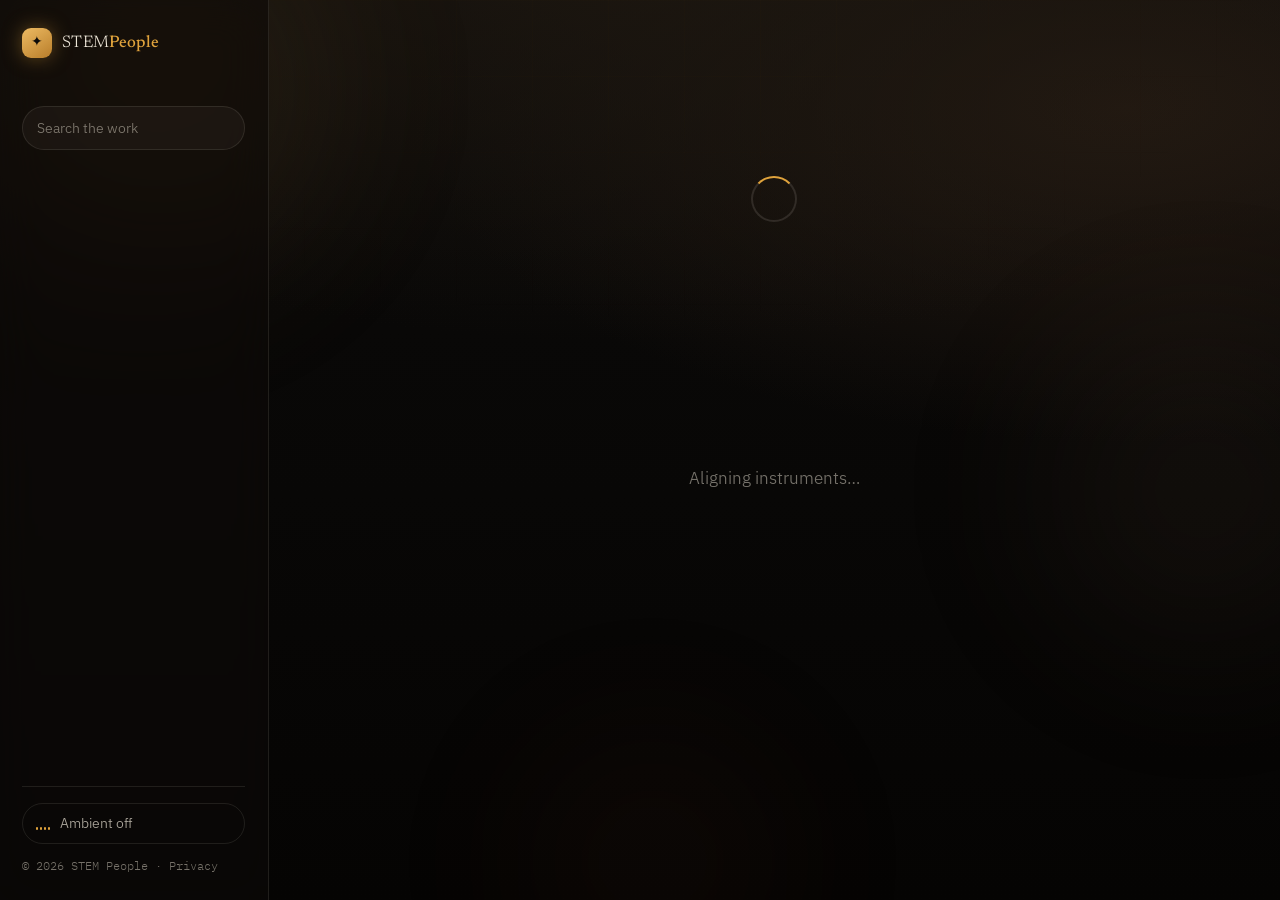
==== commit d80c39ab: "Web mejorada" ====
--- a/index.html
+++ b/index.html
@@ -1,472 +1,175 @@
 <!DOCTYPE html>
-
 <html lang="en">
 
 <head>
   <meta charset="UTF-8">
-  <meta name="viewport" content="width=device-width, initial-scale=1.0">
+  <meta name="viewport" content="width=device-width, initial-scale=1, viewport-fit=cover">
+  <meta name="color-scheme" content="dark">
 
-  <title>STEM People</title>
+  <title>STEM People — Planetary science, astronomy and technology</title>
 
-  <link
-    href="https://cdn.jsdelivr.net/npm/bootstrap@5.3.0/dist/css/bootstrap.min.css"
-    rel="stylesheet"
-  >
+  <meta name="description"
+        content="Research and field work in planetary sciences, astronomy and technology by Mery, STEM researcher.">
+  <meta name="theme-color" content="#0b0a09">
 
-  <link rel="stylesheet" href="styles.css">
+  <meta property="og:type" content="website">
+  <meta property="og:title" content="STEM People">
+  <meta property="og:description"
+        content="Research and field work in planetary sciences, astronomy and technology.">
+  <meta property="og:image" content="img/mery-avatar.jpg">
+
+  <link rel="icon" href="img/mery-avatar.jpg">
+
+  <link rel="preconnect" href="https://fonts.googleapis.com">
+  <link rel="preconnect" href="https://fonts.gstatic.com" crossorigin>
+  <link rel="stylesheet"
+        href="https://fonts.googleapis.com/css2?family=IBM+Plex+Mono:wght@400;500&family=IBM+Plex+Sans:wght@300;400;500;600&family=Newsreader:opsz,wght@6..72,400;6..72,500;6..72,600&display=swap">
+
+  <link rel="stylesheet" href="assets/css/main.css">
 </head>
 
 <body>
 
-  <!-- =========================================================
-       BACKGROUND MUSIC
-       ========================================================= -->
+  <a class="skip-link" href="#main">Skip to content</a>
 
-  <audio id="welcome-music" loop preload="auto">
-    <source
-      src="audio/space-ambient-cinematic-music.mp3"
-      type="audio/mpeg"
-    >
-    Your browser does not support the audio element.
-  </audio>
+  <!-- ============================================================
+       BACKGROUND: star canvas + drifting nebula clouds
+       ============================================================ -->
 
-  <div class="container-fluid">
+  <canvas class="starfield" data-starfield aria-hidden="true"></canvas>
 
-<div class="row">
+  <div class="nebula" aria-hidden="true">
+    <span class="nebula__cloud nebula__cloud--1"></span>
+    <span class="nebula__cloud nebula__cloud--2"></span>
+    <span class="nebula__cloud nebula__cloud--3"></span>
+    <span class="nebula__grid"></span>
+  </div>
 
+  <audio id="ambient-audio" loop preload="none"></audio>
 
-  <!-- =====================================================
-       LEFT COLUMN
-       ===================================================== -->
+  <!-- ============================================================
+       MOBILE TOP BAR
+       ============================================================ -->
 
-  <aside class="col-md-3 left-column">
+  <header class="topbar">
+    <a class="topbar__brand" href="#/">
+      <span class="topbar__mark" aria-hidden="true">✦</span>
+      STEM<span>People</span>
+    </a>
 
-    <div class="profile-section text-center">
+    <button class="burger" type="button" data-drawer-toggle
+            aria-expanded="false" aria-label="Open navigation">
+      <span></span><span></span><span></span>
+    </button>
+  </header>
 
-      <img
-        src="img/STEMmery.jpg"
-        alt="Profile Picture"
-        class="profile-img mb-3"
-      >
+  <div class="drawer-backdrop" data-drawer-backdrop></div>
 
-      <h4>Mery</h4>
+  <!-- ============================================================
+       SIDEBAR
+       ============================================================ -->
 
-      <p class="profile-role">
-        STEM Researcher
-      </p>
+  <aside class="sidebar" id="sidebar">
 
-    </div>
+    <div class="sidebar__inner">
 
-
-    <!-- ===================================================
-         CONTACT
-         =================================================== -->
-
-    <div class="contact-info">
-
-      <p>
-        <strong>Email:</strong><br>
-        <a href="mailto:mariaruizcontact@gmail.com">
-          mariaruizcontact@gmail.com
-        </a>
-      </p>
-
-      <p>
-        <strong>My ORCID:</strong><br>
-        <a
-          href="https://orcid.org/0009-0009-0930-7790"
-          target="_blank"
-          rel="noopener noreferrer"
-        >
-          0009-0009-0930-7790
-        </a>
-      </p>
-
-    </div>
-
-
-    <!-- ===================================================
-         PROJECT MENU
-         =================================================== -->
-
-    <nav class="project-menu">
-
-      <!-- WELCOME -->
-
-      <a
-        href="#"
-        class="projects-title"
-        onclick="showWelcome(); return false;"
-      >
-        <h5>PROJECTS</h5>
+      <a class="brand" href="#/">
+        <span class="brand__mark" aria-hidden="true">✦</span>
+        <span>STEM<strong>People</strong></span>
       </a>
 
+      <div data-profile></div>
 
-      <!-- =================================================
-           PLANETARY SCIENCES
-           ================================================= -->
-
-      <a
-        href="#"
-        onclick="
-          toggleSubmenu('planetary-submenu');
-          loadContent('planetary_sciences/index.html');
-          return false;
-        "
-      >
-        Planetary Sciences
-      </a>
-
-      <div
-        id="planetary-submenu"
-        class="submenu hidden"
-      >
-
-        <a
-          href="#"
-          onclick="
-            loadContent('planetary_sciences/mars/index.html');
-            return false;
-          "
-        >
-          ↳ Mars Works
-        </a>
-
+      <div class="search">
+        <input class="search__input" type="search" data-search
+               placeholder="Search the work" aria-label="Search the work"
+               autocomplete="off">
+        <div class="search__results" data-search-results hidden></div>
       </div>
 
+      <nav class="nav" data-nav aria-label="Main"></nav>
 
-      <!-- =================================================
-           TECHNOLOGY
-           ================================================= -->
+      <div class="sidebar__foot">
+        <button class="audio" type="button" data-audio-toggle aria-pressed="false">
+          <span class="audio__wave" aria-hidden="true">
+            <i></i><i></i><i></i><i></i>
+          </span>
+          <span data-audio-label>Ambient off</span>
+        </button>
 
-      <a
-        href="#"
-        onclick="
-          toggleSubmenu('technology-submenu');
-          loadContent('technology/index.html');
-          return false;
-        "
-      >
-        Technology
-      </a>
-
-      <div
-        id="technology-submenu"
-        class="submenu hidden"
-      >
-
-        <a
-          href="#"
-          onclick="
-            loadContent('technology/media/index.html');
-            return false;
-          "
-        >
-          ↳ Androids
-        </a>
-
-      </div>
-
-
-      <!-- =================================================
-           ASTRONOMY
-           ================================================= -->
-
-      <a
-        href="#"
-        onclick="
-          toggleSubmenu('astronomy-submenu');
-          loadContent('astronomy/index.html');
-          return false;
-        "
-      >
-        Astronomy
-      </a>
-
-      <div
-        id="astronomy-submenu"
-        class="submenu hidden"
-      >
-
-        <a
-          href="#"
-          onclick="
-            loadContent('astronomy/eclipse-2026/index.html');
-            return false;
-          "
-        >
-          ↳ Eclipse 2026
-        </a>
-
-      </div>
-
-    </nav>
-
-  </aside>
-
-
-  <!-- =====================================================
-       RIGHT COLUMN
-       ===================================================== -->
-
-  <main class="col-md-9 content-area">
-
-    <div id="content">
-
-      <!-- =================================================
-           WELCOME
-           ================================================= -->
-
-      <div class="welcome-message">
-
-        <p>
-          In addition to my work with institutions, I also
-          undertake freelance projects, which allows me to
-          collaborate with people from around the world.
+        <p class="sidebar__note">
+          © <span id="year"></span> STEM People ·
+          <a href="#/privacy">Privacy</a>
         </p>
-
-        <p>
-          If you would like to collaborate with me on a
-          scientific paper, develop a STEM project, or simply
-          discuss science, please feel free to contact me.
-        </p>
-
       </div>
 
     </div>
 
+  </aside>
+
+  <!-- ============================================================
+       CONTENT
+       ============================================================ -->
+
+  <main class="main" id="main" data-main>
+    <div class="boot">
+      <span class="boot__ring" aria-hidden="true"></span>
+      <p>Aligning instruments…</p>
+    </div>
   </main>
 
-</div>
+  <!-- ============================================================
+       LIGHTBOX
+       ============================================================ -->
 
+  <div class="lightbox" data-lightbox hidden role="dialog" aria-modal="true"
+       aria-label="Enlarged image">
+    <button class="lightbox__close" type="button" data-lightbox-close
+            aria-label="Close image">×</button>
+    <figure>
+      <img src="" alt="">
+      <figcaption></figcaption>
+    </figure>
   </div>
 
-  <!-- =========================================================
-       JAVASCRIPT
-       ========================================================= -->
+  <!-- ============================================================
+       COOKIE CONSENT
+
+       Only shown when an analytics ID is configured in
+       content/site.json and the visitor has not answered yet.
+       ============================================================ -->
+
+  <div class="consent" data-consent hidden role="region"
+       aria-label="Cookie preferences">
+    <p class="consent__text">
+      This site can use Google Analytics cookies to count visits. Nothing is
+      loaded until you choose. See the
+      <a href="#/privacy">privacy note</a>.
+    </p>
+    <div class="consent__actions">
+      <button class="btn btn--small" type="button" data-consent-reject>
+        Reject
+      </button>
+      <button class="btn btn--small btn--primary" type="button" data-consent-accept>
+        Accept
+      </button>
+    </div>
+  </div>
 
   <script>
+    document.getElementById('year').textContent = new Date().getFullYear();
+  </script>
 
-    /* =========================================================
-       MUSIC
-       ========================================================= */
+  <script type="module" src="assets/js/app.js"></script>
 
-    const welcomeMusic =
-      document.getElementById("welcome-music");
-
-    welcomeMusic.volume = 0.35;
-
-
-    function startWelcomeMusic() {
-
-      welcomeMusic.play().catch(function () {
-
-        console.log(
-          "Autoplay was blocked by the browser."
-        );
-
-      });
-
-    }
-
-
-    function stopWelcomeMusic() {
-
-      welcomeMusic.pause();
-      welcomeMusic.currentTime = 0;
-
-    }
-
-
-    /* =========================================================
-       WELCOME
-       ========================================================= */
-
-    function showWelcome() {
-
-      const content =
-        document.getElementById("content");
-
-      content.innerHTML = `
-
-        <div class="welcome-message">
-
-          <p>
-            In addition to my work with institutions, I also
-            undertake freelance projects, which allows me to
-            collaborate with people from around the world.
-          </p>
-
-          <p>
-            If you would like to collaborate with me on a
-            scientific paper, develop a STEM project, or simply
-            discuss science, please feel free to contact me.
-          </p>
-
-        </div>
-
-      `;
-
-      /*
-       * Welcome = music ON
-       */
-
-      startWelcomeMusic();
-
-    }
-
-
-    /* =========================================================
-       FIRST USER INTERACTION
-       ========================================================= */
-
-    document.addEventListener(
-      "click",
-      function startMusicAfterInteraction() {
-
-        const content =
-          document.getElementById("content");
-
-        const welcome =
-          content.querySelector(".welcome-message");
-
-        if (welcome) {
-          startWelcomeMusic();
-        }
-
-      },
-      { once: true }
-    );
-
-
-    /* =========================================================
-       SUBMENUS
-       ========================================================= */
-
-    function toggleSubmenu(submenuId) {
-
-      const submenu =
-        document.getElementById(submenuId);
-
-      submenu.classList.toggle("hidden");
-
-    }
-
-
-    /* =========================================================
-       LOAD PROJECT
-       ========================================================= */
-
-    function loadContent(url) {
-
-      /*
-       * Any project = music OFF
-       */
-
-      stopWelcomeMusic();
-
-
-      const content =
-        document.getElementById("content");
-
-
-      /*
-       * Loading message
-       */
-
-      content.innerHTML = `
-        <div class="loading-message">
-          Loading...
-        </div>
-      `;
-
-
-      fetch(url)
-
-        .then(function(response) {
-
-          if (!response.ok) {
-
-            throw new Error(
-              "Could not load " + url
-            );
-
-          }
-
-          return response.text();
-
-        })
-
-        .then(function(html) {
-
-          content.innerHTML = html;
-
-
-          /*
-           * Page credit
-           */
-
-          const pageCredit =
-            document.createElement("div");
-
-          pageCredit.className =
-            "page-credit";
-
-          pageCredit.innerHTML = `
-            The content of <em>STEM-people</em>
-            is regularly maintained and updated.
-            In all cases, when content, images, data,
-            or materials from this website are used,
-            <strong>STEM-people</strong> should be
-            acknowledged as the source, and the
-            corresponding webpage address should
-            be included.
-          `;
-
-          content.appendChild(pageCredit);
-
-        })
-
-        .catch(function(error) {
-
-          console.error(error);
-
-          content.innerHTML = `
-
-            <div class="loading-message">
-
-              <p>
-                Error loading the content.
-              </p>
-
-            </div>
-
-          `;
-
-        });
-
-    }
-
-
-    /* =========================================================
-       INITIAL STATE
-       ========================================================= */
-
-    window.addEventListener("load", function() {
-
-      /*
-       * Attempt autoplay.
-       * If the browser blocks it, the first
-       * interaction will start the music.
-       */
-
-      startWelcomeMusic();
-
-    });
-
-  </script>
+  <noscript>
+    <p style="padding:2rem;color:#fff">
+      This site needs JavaScript to display its content.
+      The articles themselves are plain Markdown files inside the
+      <code>content/</code> folder of the repository.
+    </p>
+  </noscript>
 
 </body>
 
 </html>
-
--- a/assets/css/main.css
+++ b/assets/css/main.css
@@ -0,0 +1,1834 @@
+/* =====================================================================
+   STEM PEOPLE
+   Design tokens → layout → chrome → views → content → responsive
+   ===================================================================== */
+
+:root {
+  /* Surfaces */
+  --bg: #0b0a09;
+  --bg-deep: #070605;
+  --panel: rgba(237, 230, 216, 0.045);
+  --panel-strong: rgba(237, 230, 216, 0.075);
+  --line: rgba(237, 230, 216, 0.10);
+  --line-strong: rgba(237, 230, 216, 0.20);
+
+  /* Ink */
+  --ink: #ede6d8;
+  --ink-soft: rgba(237, 230, 216, 0.72);
+  --ink-faint: rgba(237, 230, 216, 0.48);
+
+  /* Accents */
+  --accent: #e0a33c;
+  --accent-2: #6e8b84;
+  --accent-3: #b4644a;
+  /* A single-hue ramp. A three-colour rainbow is the tell of a template. */
+  --gradient: linear-gradient(145deg, #edbb63 0%, #b87d2a 100%);
+
+  --mono: 'IBM Plex Mono', ui-monospace, 'SFMono-Regular', monospace;
+
+  /* Metrics */
+  --sidebar-w: clamp(16rem, 21vw, 20rem);
+  --gutter: clamp(1.15rem, 4vw, 3.25rem);
+  --radius: 18px;
+  --radius-sm: 12px;
+  --shadow: 0 24px 60px -28px rgba(0, 0, 0, 0.9);
+
+  --ease: cubic-bezier(0.22, 0.61, 0.36, 1);
+
+  /* Fluid type scale — everything below derives from these. */
+  --step--1: clamp(0.78rem, 0.76rem + 0.12vw, 0.85rem);
+  --step-0: clamp(0.96rem, 0.92rem + 0.2vw, 1.06rem);
+  --step-1: clamp(1.14rem, 1.06rem + 0.4vw, 1.4rem);
+  --step-2: clamp(1.42rem, 1.26rem + 0.8vw, 2rem);
+  --step-3: clamp(1.8rem, 1.45rem + 1.7vw, 2.9rem);
+  --step-4: clamp(2.2rem, 1.6rem + 3vw, 4.1rem);
+}
+
+/* =====================================================================
+   RESET
+   ===================================================================== */
+
+*,
+*::before,
+*::after {
+  box-sizing: border-box;
+}
+
+html {
+  -webkit-text-size-adjust: 100%;
+  scroll-behavior: smooth;
+  /* Overflow set on body alone propagates to the viewport and leaves body
+     itself visible, so the clip has to be declared here too. */
+  overflow-x: clip;
+}
+
+body {
+  margin: 0;
+  min-height: 100svh;
+  background: var(--bg-deep);
+  color: var(--ink);
+  font-family: 'IBM Plex Sans', system-ui, -apple-system, 'Segoe UI', sans-serif;
+  font-size: var(--step-0);
+  line-height: 1.7;
+  font-weight: 350;
+  /* The rotating orbit rings have a square layout box, so their bounding
+     rectangle grows as they spin. Clipping keeps that off the scroll width
+     without turning the body into a scroll container. */
+  overflow-x: clip;
+  -webkit-font-smoothing: antialiased;
+}
+
+body.is-locked {
+  overflow: hidden;
+}
+
+img,
+video,
+canvas {
+  max-width: 100%;
+  display: block;
+}
+
+h1, h2, h3, h4 {
+  font-family: 'Newsreader', Georgia, serif;
+  font-weight: 600;
+  line-height: 1.15;
+  letter-spacing: -0.015em;
+  margin: 0;
+  text-wrap: balance;
+}
+
+p {
+  margin: 0;
+  text-wrap: pretty;
+}
+
+a {
+  color: inherit;
+  text-decoration: none;
+}
+
+button,
+input {
+  font: inherit;
+  color: inherit;
+}
+
+::selection {
+  background: rgba(224, 163, 60, 0.28);
+}
+
+/* Scrollbars, in both engines. */
+* {
+  scrollbar-width: thin;
+  scrollbar-color: rgba(237, 230, 216, 0.18) transparent;
+}
+
+*::-webkit-scrollbar {
+  width: 9px;
+  height: 9px;
+}
+
+*::-webkit-scrollbar-thumb {
+  background: rgba(237, 230, 216, 0.16);
+  border-radius: 99px;
+}
+
+*::-webkit-scrollbar-thumb:hover {
+  background: rgba(237, 230, 216, 0.28);
+}
+
+*::-webkit-scrollbar-track {
+  background: transparent;
+}
+
+:focus-visible {
+  outline: 2px solid var(--accent);
+  outline-offset: 3px;
+  border-radius: 6px;
+}
+
+.skip-link {
+  position: fixed;
+  top: 0.75rem;
+  left: 0.75rem;
+  z-index: 200;
+  padding: 0.6rem 1rem;
+  border-radius: 999px;
+  background: var(--accent);
+  color: #151109;
+  font-weight: 600;
+  transform: translateY(-160%);
+  transition: transform 0.2s var(--ease);
+}
+
+.skip-link:focus-visible {
+  transform: translateY(0);
+}
+
+/* =====================================================================
+   BACKGROUND
+   ===================================================================== */
+
+.starfield {
+  position: fixed;
+  inset: 0;
+  width: 100%;
+  height: 100%;
+  z-index: -2;
+  background:
+    radial-gradient(ellipse 120% 80% at 50% -10%, #1d1710 0%, transparent 60%),
+    radial-gradient(ellipse 90% 60% at 88% 12%, #241a12 0%, transparent 62%),
+    linear-gradient(180deg, #0b0a09 0%, #080706 55%, #050403 100%);
+}
+
+.nebula {
+  position: fixed;
+  inset: 0;
+  z-index: -1;
+  pointer-events: none;
+  overflow: hidden;
+}
+
+.nebula__cloud {
+  position: absolute;
+  border-radius: 50%;
+  filter: blur(70px);
+  opacity: 0.3;
+  will-change: transform;
+}
+
+.nebula__cloud--1 {
+  width: 46vmax;
+  height: 46vmax;
+  top: -16vmax;
+  left: -12vmax;
+  background: radial-gradient(circle, rgba(180, 132, 70, 0.5), transparent 68%);
+  animation: drift-a 46s var(--ease) infinite alternate;
+}
+
+.nebula__cloud--2 {
+  width: 40vmax;
+  height: 40vmax;
+  top: 26%;
+  right: -14vmax;
+  background: radial-gradient(circle, rgba(120, 92, 70, 0.42), transparent 68%);
+  animation: drift-b 58s var(--ease) infinite alternate;
+}
+
+.nebula__cloud--3 {
+  width: 34vmax;
+  height: 34vmax;
+  bottom: -14vmax;
+  left: 34%;
+  background: radial-gradient(circle, rgba(150, 72, 48, 0.26), transparent 70%);
+  animation: drift-c 66s var(--ease) infinite alternate;
+}
+
+/* A faint technical grid: reads as instrumentation, not decoration. */
+.nebula__grid {
+  position: absolute;
+  inset: 0;
+  opacity: 0.16;
+  background-image:
+    linear-gradient(rgba(224, 163, 60, 0.10) 1px, transparent 1px),
+    linear-gradient(90deg, rgba(224, 163, 60, 0.10) 1px, transparent 1px);
+  background-size: 76px 76px;
+  mask-image: radial-gradient(ellipse 80% 60% at 50% 0%, #000 10%, transparent 75%);
+}
+
+@keyframes drift-a {
+  to { transform: translate3d(9vmax, 7vmax, 0) scale(1.14); }
+}
+
+@keyframes drift-b {
+  to { transform: translate3d(-11vmax, -6vmax, 0) scale(1.1); }
+}
+
+@keyframes drift-c {
+  to { transform: translate3d(7vmax, -9vmax, 0) scale(1.18); }
+}
+
+/* =====================================================================
+   LAYOUT
+   ===================================================================== */
+
+.sidebar {
+  position: fixed;
+  inset: 0 auto 0 0;
+  z-index: 60;
+  width: var(--sidebar-w);
+  border-right: 1px solid var(--line);
+  background: rgba(13, 11, 9, 0.62);
+  backdrop-filter: blur(22px) saturate(140%);
+  -webkit-backdrop-filter: blur(22px) saturate(140%);
+  overflow-y: auto;
+  overscroll-behavior: contain;
+}
+
+.sidebar__inner {
+  display: flex;
+  flex-direction: column;
+  gap: 1.5rem;
+  min-height: 100%;
+  padding: 1.75rem 1.4rem 1.5rem;
+}
+
+.main {
+  padding: clamp(2rem, 5vw, 4.5rem) var(--gutter) 5rem;
+  margin-left: var(--sidebar-w);
+  max-width: calc(var(--sidebar-w) + 76rem);
+  transition: opacity 0.22s var(--ease), transform 0.22s var(--ease);
+}
+
+.main.is-leaving {
+  opacity: 0;
+  transform: translateY(10px);
+}
+
+/* =====================================================================
+   SIDEBAR CHROME
+   ===================================================================== */
+
+.brand {
+  display: inline-flex;
+  align-items: center;
+  gap: 0.6rem;
+  font-family: 'Newsreader', Georgia, serif;
+  font-size: 1.05rem;
+  letter-spacing: 0.02em;
+  color: var(--ink);
+}
+
+.brand strong {
+  font-weight: 500;
+  color: var(--accent);
+}
+
+.brand__mark,
+.topbar__mark {
+  display: grid;
+  place-items: center;
+  width: 30px;
+  height: 30px;
+  border-radius: 9px;
+  background: var(--gradient);
+  color: #0b0a09;
+  font-size: 0.9rem;
+  box-shadow: 0 0 22px -4px rgba(224, 163, 60, 0.7);
+}
+
+.profile {
+  display: flex;
+  align-items: center;
+  gap: 0.9rem;
+}
+
+.profile__ring {
+  position: relative;
+  display: grid;
+  place-items: center;
+  width: 62px;
+  height: 62px;
+  flex: 0 0 auto;
+  border-radius: 50%;
+  padding: 2px;
+  background: var(--gradient);
+}
+
+.profile__ring::after {
+  content: '';
+  position: absolute;
+  inset: -5px;
+  border-radius: 50%;
+  border: 1px dashed rgba(224, 163, 60, 0.4);
+  animation: spin 22s linear infinite;
+}
+
+.profile__ring img {
+  width: 100%;
+  height: 100%;
+  border-radius: 50%;
+  object-fit: cover;
+  border: 2px solid var(--bg);
+}
+
+@keyframes spin {
+  to { transform: rotate(360deg); }
+}
+
+.profile__name {
+  font-family: 'Newsreader', Georgia, serif;
+  font-size: 1.1rem;
+  font-weight: 600;
+}
+
+.profile__role {
+  font-family: var(--mono);
+  font-size: var(--step--1);
+  color: var(--ink-faint);
+  letter-spacing: 0.04em;
+  text-transform: uppercase;
+}
+
+.contact {
+  margin: 0.4rem 0 0;
+  display: grid;
+  gap: 0.15rem;
+  font-size: var(--step--1);
+}
+
+.contact dt {
+  font-family: var(--mono);
+  color: var(--ink-faint);
+  text-transform: uppercase;
+  letter-spacing: 0.1em;
+  font-size: 0.68rem;
+  margin-top: 0.55rem;
+}
+
+.contact dd {
+  margin: 0;
+  overflow-wrap: anywhere;
+}
+
+.contact a {
+  color: var(--accent);
+  border-bottom: 1px solid transparent;
+  transition: border-color 0.2s var(--ease);
+}
+
+.contact a:hover {
+  border-color: currentColor;
+}
+
+/* Search --------------------------------------------------------- */
+
+.search {
+  position: relative;
+}
+
+.search__input {
+  width: 100%;
+  padding: 0.6rem 0.85rem;
+  border-radius: 999px;
+  border: 1px solid var(--line);
+  background: rgba(237, 230, 216, 0.04);
+  font-size: var(--step--1);
+  transition: border-color 0.2s var(--ease), background 0.2s var(--ease);
+}
+
+.search__input::placeholder {
+  color: var(--ink-faint);
+}
+
+.search__input:focus {
+  outline: none;
+  border-color: rgba(224, 163, 60, 0.55);
+  background: rgba(224, 163, 60, 0.07);
+}
+
+/* `display: grid` below would otherwise beat the [hidden] default and leave
+   an empty bar under the search box. */
+.search__results[hidden] {
+  display: none;
+}
+
+.search__results {
+  position: absolute;
+  top: calc(100% + 0.4rem);
+  left: 0;
+  right: 0;
+  z-index: 5;
+  display: grid;
+  padding: 0.3rem;
+  border-radius: var(--radius-sm);
+  border: 1px solid var(--line);
+  background: rgba(18, 15, 12, 0.96);
+  box-shadow: var(--shadow);
+}
+
+.search__results a {
+  padding: 0.5rem 0.6rem;
+  border-radius: 8px;
+  font-size: var(--step--1);
+  line-height: 1.4;
+  color: var(--ink-soft);
+}
+
+.search__results a:hover {
+  background: rgba(224, 163, 60, 0.12);
+  color: var(--ink);
+}
+
+.search__empty {
+  padding: 0.5rem 0.6rem;
+  font-size: var(--step--1);
+  color: var(--ink-faint);
+}
+
+/* Navigation ----------------------------------------------------- */
+
+.nav {
+  display: grid;
+  gap: 0.15rem;
+  /* Rows must hug their content, otherwise the flex stretch below pulls
+     every menu entry apart to fill the sidebar. */
+  align-content: start;
+  flex: 1 1 auto;
+}
+
+.nav__item {
+  position: relative;
+  display: flex;
+  align-items: center;
+  gap: 0.7rem;
+  padding: 0.6rem 0.75rem;
+  border-radius: 10px;
+  font-size: var(--step--1);
+  font-weight: 500;
+  color: var(--ink-soft);
+  transition: background 0.2s var(--ease), color 0.2s var(--ease);
+}
+
+.nav__item::before {
+  content: '';
+  position: absolute;
+  left: 0;
+  top: 50%;
+  width: 2px;
+  height: 0;
+  border-radius: 2px;
+  background: var(--card-accent, var(--accent));
+  transform: translateY(-50%);
+  transition: height 0.24s var(--ease);
+}
+
+.nav__item:hover {
+  background: rgba(237, 230, 216, 0.05);
+  color: var(--ink);
+}
+
+.nav__item.is-active {
+  background: rgba(237, 230, 216, 0.07);
+  color: var(--ink);
+}
+
+.nav__item.is-active::before {
+  height: 60%;
+}
+
+.nav__icon {
+  display: grid;
+  place-items: center;
+  width: 24px;
+  height: 24px;
+  flex: 0 0 auto;
+  border-radius: 7px;
+  border: 1px solid var(--line);
+  color: var(--card-accent, var(--accent));
+  font-size: 0.8rem;
+}
+
+.nav__count {
+  margin-left: auto;
+  padding: 0.05rem 0.45rem;
+  border-radius: 999px;
+  background: rgba(237, 230, 216, 0.08);
+  font-size: 0.7rem;
+  color: var(--ink-faint);
+}
+
+.nav__sub {
+  display: grid;
+  margin-left: 1.85rem;
+  /* Collapsed by default. A single child row lets 0fr → 1fr animate the
+     whole list; with several rows only the first one would collapse. */
+  grid-template-rows: 0fr;
+  transition: grid-template-rows 0.28s var(--ease), opacity 0.2s var(--ease);
+  opacity: 0;
+}
+
+.nav__group.is-open .nav__sub,
+.nav__group:hover .nav__sub,
+.nav__group:focus-within .nav__sub {
+  grid-template-rows: 1fr;
+  opacity: 1;
+}
+
+.nav__sub > div {
+  display: grid;
+  gap: 0.1rem;
+  min-height: 0;
+  overflow: hidden;
+}
+
+.nav__group.is-open .nav__sub > div,
+.nav__group:hover .nav__sub > div,
+.nav__group:focus-within .nav__sub > div {
+  padding: 0.1rem 0 0.35rem 0.75rem;
+  border-left: 1px solid var(--line);
+}
+
+.nav__child {
+  display: block;
+  padding: 0.35rem 0.5rem;
+  border-radius: 8px;
+  font-size: 0.82rem;
+  line-height: 1.35;
+  color: var(--ink-faint);
+  transition: color 0.2s var(--ease), background 0.2s var(--ease);
+}
+
+.nav__child:hover,
+.nav__child.is-active {
+  color: var(--ink);
+  background: rgba(237, 230, 216, 0.05);
+}
+
+/* Sidebar footer ------------------------------------------------- */
+
+.sidebar__foot {
+  display: grid;
+  gap: 0.75rem;
+  padding-top: 1rem;
+  border-top: 1px solid var(--line);
+}
+
+.audio {
+  display: inline-flex;
+  align-items: center;
+  gap: 0.6rem;
+  padding: 0.5rem 0.8rem;
+  border-radius: 999px;
+  border: 1px solid var(--line);
+  background: transparent;
+  font-size: var(--step--1);
+  color: var(--ink-soft);
+  cursor: pointer;
+  transition: border-color 0.2s var(--ease), color 0.2s var(--ease);
+}
+
+.audio:hover {
+  border-color: var(--line-strong);
+  color: var(--ink);
+}
+
+.audio__wave {
+  display: flex;
+  align-items: flex-end;
+  gap: 2px;
+  height: 13px;
+}
+
+.audio__wave i {
+  width: 2px;
+  height: 3px;
+  border-radius: 2px;
+  background: var(--accent);
+  transition: height 0.2s var(--ease);
+}
+
+.audio.is-playing {
+  border-color: rgba(224, 163, 60, 0.5);
+  color: var(--ink);
+}
+
+.audio.is-playing .audio__wave i {
+  animation: bounce 1s var(--ease) infinite;
+}
+
+.audio.is-playing .audio__wave i:nth-child(2) { animation-delay: 0.15s; }
+.audio.is-playing .audio__wave i:nth-child(3) { animation-delay: 0.3s; }
+.audio.is-playing .audio__wave i:nth-child(4) { animation-delay: 0.45s; }
+
+@keyframes bounce {
+  0%, 100% { height: 3px; }
+  50% { height: 13px; }
+}
+
+.sidebar__note {
+  font-family: var(--mono);
+  font-size: 0.72rem;
+  color: var(--ink-faint);
+}
+
+/* =====================================================================
+   TOP BAR + DRAWER (small screens)
+   ===================================================================== */
+
+.topbar {
+  position: sticky;
+  top: 0;
+  z-index: 70;
+  display: none;
+  align-items: center;
+  justify-content: space-between;
+  gap: 1rem;
+  padding: 0.75rem var(--gutter);
+  border-bottom: 1px solid var(--line);
+  background: rgba(11, 10, 9, 0.82);
+  backdrop-filter: blur(18px);
+  -webkit-backdrop-filter: blur(18px);
+}
+
+.topbar__brand {
+  display: inline-flex;
+  align-items: center;
+  gap: 0.55rem;
+  font-family: 'Newsreader', Georgia, serif;
+  font-size: 1rem;
+}
+
+.topbar__brand span:last-child {
+  color: var(--accent);
+  font-weight: 500;
+}
+
+.burger {
+  display: grid;
+  gap: 5px;
+  width: 42px;
+  padding: 0.55rem 0.6rem;
+  border-radius: 10px;
+  border: 1px solid var(--line);
+  background: transparent;
+  cursor: pointer;
+}
+
+.burger span {
+  height: 2px;
+  border-radius: 2px;
+  background: var(--ink);
+  transition: transform 0.25s var(--ease), opacity 0.2s var(--ease);
+}
+
+body.is-drawer-open .burger span:nth-child(1) {
+  transform: translateY(7px) rotate(45deg);
+}
+
+body.is-drawer-open .burger span:nth-child(2) {
+  opacity: 0;
+}
+
+body.is-drawer-open .burger span:nth-child(3) {
+  transform: translateY(-7px) rotate(-45deg);
+}
+
+.drawer-backdrop {
+  position: fixed;
+  inset: 0;
+  z-index: 55;
+  background: rgba(6, 5, 4, 0.72);
+  backdrop-filter: blur(3px);
+  opacity: 0;
+  visibility: hidden;
+  transition: opacity 0.25s var(--ease), visibility 0.25s;
+}
+
+/* =====================================================================
+   BUTTONS
+   ===================================================================== */
+
+.btn {
+  display: inline-flex;
+  align-items: center;
+  gap: 0.5rem;
+  padding: 0.7rem 1.35rem;
+  border-radius: 999px;
+  border: 1px solid var(--line-strong);
+  font-size: var(--step--1);
+  font-weight: 500;
+  letter-spacing: 0.01em;
+  color: var(--ink);
+  background: rgba(237, 230, 216, 0.03);
+  transition: transform 0.2s var(--ease), border-color 0.2s var(--ease),
+    background 0.2s var(--ease), box-shadow 0.2s var(--ease);
+}
+
+.btn:hover {
+  transform: translateY(-2px);
+  border-color: rgba(224, 163, 60, 0.55);
+  background: rgba(224, 163, 60, 0.10);
+}
+
+.btn--primary {
+  border-color: transparent;
+  background: var(--gradient);
+  color: #0b0a09;
+  font-weight: 600;
+}
+
+.btn--primary:hover {
+  box-shadow: 0 14px 34px -14px rgba(224, 163, 60, 0.85);
+}
+
+/* =====================================================================
+   HERO
+   ===================================================================== */
+
+.hero {
+  display: grid;
+  grid-template-columns: minmax(0, 1.25fr) minmax(0, 0.75fr);
+  gap: clamp(1.5rem, 4vw, 4rem);
+  align-items: center;
+  min-height: min(76svh, 42rem);
+  padding-bottom: clamp(2rem, 5vw, 4rem);
+}
+
+.hero__kicker {
+  font-family: var(--mono);
+  display: inline-block;
+  margin-bottom: 1.1rem;
+  padding: 0.35rem 0.9rem;
+  border-radius: 999px;
+  border: 1px solid var(--line);
+  background: rgba(237, 230, 216, 0.04);
+  font-size: var(--step--1);
+  letter-spacing: 0.06em;
+  text-transform: uppercase;
+  color: var(--ink-soft);
+}
+
+.hero__title {
+  font-size: var(--step-4);
+  margin-bottom: 1.2rem;
+  color: var(--ink);
+  font-weight: 500;
+}
+
+.hero__lead {
+  max-width: 46ch;
+  font-size: var(--step-1);
+  color: var(--ink-soft);
+  font-weight: 300;
+}
+
+.hero__actions {
+  display: flex;
+  flex-wrap: wrap;
+  gap: 0.75rem;
+  margin-top: 2rem;
+}
+
+/* Orbit diagram -------------------------------------------------- */
+
+.hero__orbit {
+  position: relative;
+  aspect-ratio: 1;
+  width: 100%;
+  max-width: 26rem;
+  margin-inline: auto;
+  display: grid;
+  place-items: center;
+}
+
+.orbit {
+  position: absolute;
+  border-radius: 50%;
+  border: 1px solid rgba(237, 230, 216, 0.13);
+  animation: spin linear infinite;
+}
+
+.orbit i {
+  position: absolute;
+  top: -4px;
+  left: calc(50% - 4px);
+  width: 8px;
+  height: 8px;
+  border-radius: 50%;
+  background: var(--accent);
+  box-shadow: 0 0 14px 2px rgba(224, 163, 60, 0.8);
+}
+
+.orbit--1 {
+  inset: 26%;
+  animation-duration: 14s;
+}
+
+.orbit--2 {
+  inset: 13%;
+  animation-duration: 26s;
+  border-style: dashed;
+}
+
+.orbit--2 i {
+  background: var(--accent-2);
+  box-shadow: 0 0 14px 2px rgba(110, 139, 132, 0.8);
+  width: 11px;
+  height: 11px;
+  top: -5px;
+}
+
+.orbit--3 {
+  inset: 0;
+  animation-duration: 42s;
+  animation-direction: reverse;
+}
+
+.orbit--3 i {
+  background: var(--accent-3);
+  box-shadow: 0 0 16px 3px rgba(180, 100, 74, 0.75);
+  width: 6px;
+  height: 6px;
+  top: -3px;
+}
+
+.orbit__core {
+  width: 22%;
+  aspect-ratio: 1;
+  border-radius: 50%;
+  background: radial-gradient(circle at 34% 30%, #fff6e0, #ffb056 45%, #d0541c 100%);
+  box-shadow:
+    0 0 50px 8px rgba(230, 160, 70, 0.45),
+    0 0 120px 30px rgba(190, 96, 40, 0.20);
+  animation: pulse 6s var(--ease) infinite;
+}
+
+@keyframes pulse {
+  50% { transform: scale(1.07); }
+}
+
+/* =====================================================================
+   STATS
+   ===================================================================== */
+
+.stats {
+  display: grid;
+  grid-template-columns: repeat(auto-fit, minmax(min(100%, 13rem), 1fr));
+  gap: 1px;
+  margin-bottom: clamp(3rem, 8vw, 6rem);
+  border: 1px solid var(--line);
+  border-radius: var(--radius);
+  background: var(--line);
+  overflow: hidden;
+}
+
+.stat {
+  padding: 1.4rem 1.5rem;
+  background: rgba(14, 12, 10, 0.7);
+}
+
+.stat__value {
+  display: block;
+  font-family: 'Newsreader', Georgia, serif;
+  font-size: var(--step-2);
+  font-weight: 500;
+  color: var(--accent);
+  font-variant-numeric: tabular-nums;
+}
+
+.stat__label {
+  display: block;
+  font-size: var(--step--1);
+  color: var(--ink-faint);
+}
+
+/* =====================================================================
+   BLOCKS
+   ===================================================================== */
+
+.block {
+  margin-bottom: clamp(3rem, 8vw, 6.5rem);
+  scroll-margin-top: 5rem;
+}
+
+.block__head {
+  max-width: 52ch;
+  margin-bottom: clamp(1.5rem, 3vw, 2.5rem);
+}
+
+.block__head h2 {
+  font-size: var(--step-3);
+  margin-bottom: 0.6rem;
+}
+
+.block__head p {
+  color: var(--ink-faint);
+}
+
+/* =====================================================================
+   TILES (research areas)
+   ===================================================================== */
+
+.tiles {
+  display: grid;
+  grid-template-columns: repeat(auto-fit, minmax(min(100%, 17rem), 1fr));
+  gap: 1rem;
+}
+
+.tile,
+.card,
+.panel {
+  position: relative;
+  isolation: isolate;
+  border: 1px solid var(--line);
+  border-radius: var(--radius);
+  background: var(--panel);
+  overflow: hidden;
+  transition: transform 0.3s var(--ease), border-color 0.3s var(--ease),
+    box-shadow 0.3s var(--ease);
+}
+
+/* Cursor-following sheen, positioned by --mx/--my from app.js. */
+.tile::after,
+.card::after,
+.panel::after {
+  content: '';
+  position: absolute;
+  inset: 0;
+  z-index: -1;
+  opacity: 0;
+  background: radial-gradient(
+    22rem circle at var(--mx, 50%) var(--my, 50%),
+    color-mix(in srgb, var(--card-accent, #e0a33c) 22%, transparent),
+    transparent 62%
+  );
+  transition: opacity 0.35s var(--ease);
+}
+
+.tile:hover,
+.card:hover,
+.panel:hover {
+  transform: translateY(-4px);
+  border-color: color-mix(in srgb, var(--card-accent, #e0a33c) 45%, transparent);
+  box-shadow: var(--shadow);
+}
+
+.tile:hover::after,
+.card:hover::after,
+.panel:hover::after {
+  opacity: 1;
+}
+
+.tile {
+  display: grid;
+  gap: 0.6rem;
+  align-content: start;
+  padding: 1.6rem 1.5rem 1.4rem;
+}
+
+.tile__icon {
+  display: grid;
+  place-items: center;
+  width: 44px;
+  height: 44px;
+  border-radius: 13px;
+  border: 1px solid var(--line);
+  background: color-mix(in srgb, var(--card-accent, #e0a33c) 14%, transparent);
+  color: var(--card-accent, var(--accent));
+  font-size: 1.2rem;
+}
+
+.tile__title {
+  font-family: 'Newsreader', Georgia, serif;
+  font-size: var(--step-1);
+  font-weight: 600;
+}
+
+.tile__summary {
+  font-size: var(--step--1);
+  color: var(--ink-faint);
+  line-height: 1.6;
+}
+
+.tile__count {
+  font-family: var(--mono);
+  margin-top: 0.4rem;
+  font-size: 0.72rem;
+  letter-spacing: 0.12em;
+  text-transform: uppercase;
+  color: var(--card-accent, var(--accent));
+}
+
+/* =====================================================================
+   CARDS (entries)
+   ===================================================================== */
+
+.cards {
+  display: grid;
+  grid-template-columns: repeat(auto-fill, minmax(min(100%, 19rem), 1fr));
+  gap: 1.15rem;
+}
+
+.card {
+  display: grid;
+  grid-template-rows: auto 1fr;
+}
+
+.card__media {
+  position: relative;
+  display: block;
+  aspect-ratio: 16 / 10;
+  overflow: hidden;
+  background: linear-gradient(140deg, rgba(224, 163, 60, 0.12), rgba(110, 139, 132, 0.08));
+}
+
+.card__media img {
+  width: 100%;
+  height: 100%;
+  object-fit: cover;
+  transition: transform 0.6s var(--ease), filter 0.4s var(--ease);
+  filter: saturate(0.92) brightness(0.88);
+}
+
+.card:hover .card__media img {
+  transform: scale(1.06);
+  filter: saturate(1.05) brightness(1);
+}
+
+.card__media::after {
+  content: '';
+  position: absolute;
+  inset: 0;
+  background: linear-gradient(180deg, transparent 40%, rgba(11, 10, 9, 0.75) 100%);
+}
+
+.card__placeholder {
+  display: grid;
+  place-items: center;
+  width: 100%;
+  height: 100%;
+  font-size: 2.4rem;
+  color: var(--card-accent, var(--accent));
+  opacity: 0.6;
+}
+
+.card__body {
+  display: grid;
+  gap: 0.45rem;
+  align-content: start;
+  padding: 1.15rem 1.25rem 1.3rem;
+}
+
+.card__eyebrow {
+  font-family: var(--mono);
+  display: flex;
+  align-items: center;
+  gap: 0.5rem;
+  font-size: 0.7rem;
+  letter-spacing: 0.12em;
+  text-transform: uppercase;
+  color: var(--card-accent, var(--accent));
+}
+
+.card__dot {
+  width: 3px;
+  height: 3px;
+  border-radius: 50%;
+  background: currentColor;
+  opacity: 0.6;
+}
+
+.card__title {
+  font-family: 'Newsreader', Georgia, serif;
+  font-size: var(--step-1);
+  font-weight: 600;
+  line-height: 1.25;
+}
+
+.card__summary {
+  font-size: var(--step--1);
+  line-height: 1.6;
+  color: var(--ink-faint);
+}
+
+.card__more {
+  margin-top: 0.4rem;
+  font-size: var(--step--1);
+  font-weight: 500;
+  color: var(--ink-soft);
+}
+
+.card__more span {
+  display: inline-block;
+  transition: transform 0.25s var(--ease);
+}
+
+.card:hover .card__more span {
+  transform: translateX(5px);
+}
+
+/* =====================================================================
+   PANEL
+   ===================================================================== */
+
+.panel {
+  padding: clamp(1.6rem, 4vw, 2.8rem);
+  --card-accent: var(--accent-2);
+}
+
+.panel h2 {
+  font-size: var(--step-2);
+  margin-bottom: 0.8rem;
+}
+
+.panel p {
+  max-width: 62ch;
+  color: var(--ink-soft);
+}
+
+.panel__actions {
+  display: flex;
+  flex-wrap: wrap;
+  gap: 0.75rem;
+  margin-top: 1.6rem;
+}
+
+/* =====================================================================
+   PAGE (section + article)
+   ===================================================================== */
+
+.page {
+  max-width: 62rem;
+}
+
+.page--article {
+  max-width: 54rem;
+}
+
+.page__head {
+  padding-bottom: clamp(1.5rem, 3vw, 2.4rem);
+  margin-bottom: clamp(1.5rem, 3vw, 2.5rem);
+  border-bottom: 1px solid var(--line);
+}
+
+.page__eyebrow {
+  font-family: var(--mono);
+  margin-bottom: 1rem;
+  font-size: var(--step--1);
+  color: var(--ink-faint);
+}
+
+.page__eyebrow a:hover {
+  color: var(--page-accent, var(--accent));
+}
+
+.page__head h1 {
+  display: flex;
+  align-items: center;
+  gap: 0.75rem;
+  font-size: var(--step-3);
+}
+
+.page__icon {
+  display: grid;
+  place-items: center;
+  width: 2.6rem;
+  height: 2.6rem;
+  flex: 0 0 auto;
+  border-radius: 14px;
+  border: 1px solid var(--line);
+  background: color-mix(in srgb, var(--page-accent, #e0a33c) 16%, transparent);
+  color: var(--page-accent, var(--accent));
+  font-size: 1.1rem;
+}
+
+.page__lead {
+  margin-top: 1rem;
+  max-width: 58ch;
+  font-size: var(--step-1);
+  font-weight: 300;
+  color: var(--ink-soft);
+}
+
+.page__meta {
+  font-family: var(--mono);
+  margin-top: 0.9rem;
+  font-size: var(--step--1);
+  color: var(--ink-faint);
+}
+
+.page__body {
+  margin-bottom: clamp(2rem, 5vw, 3.5rem);
+}
+
+/* A section intro is short running text, so it gets a reading measure.
+   Articles keep the full column width, which their figures rely on. */
+.page:not(.page--article) .page__body .prose {
+  max-width: 70ch;
+}
+
+.tags {
+  display: flex;
+  flex-wrap: wrap;
+  gap: 0.4rem;
+  margin-top: 1rem;
+}
+
+.tag {
+  font-family: var(--mono);
+  padding: 0.2rem 0.65rem;
+  border-radius: 999px;
+  border: 1px solid var(--line);
+  font-size: 0.72rem;
+  letter-spacing: 0.04em;
+  color: var(--ink-faint);
+}
+
+.empty {
+  padding: 2rem 0;
+  color: var(--ink-faint);
+}
+
+/* Pager ---------------------------------------------------------- */
+
+.pager {
+  display: grid;
+  grid-template-columns: 1fr 1fr;
+  gap: 1rem;
+  margin: clamp(2rem, 5vw, 3.5rem) 0 2rem;
+  padding-top: 1.5rem;
+  border-top: 1px solid var(--line);
+}
+
+.pager__link {
+  display: grid;
+  gap: 0.25rem;
+  padding: 1rem 1.2rem;
+  border-radius: var(--radius-sm);
+  border: 1px solid var(--line);
+  font-size: var(--step--1);
+  line-height: 1.4;
+  transition: border-color 0.2s var(--ease), background 0.2s var(--ease);
+}
+
+.pager__link:hover {
+  border-color: var(--line-strong);
+  background: rgba(237, 230, 216, 0.04);
+}
+
+.pager__link span {
+  font-family: var(--mono);
+  font-size: 0.7rem;
+  letter-spacing: 0.12em;
+  text-transform: uppercase;
+  color: var(--ink-faint);
+}
+
+.pager__link--next {
+  text-align: right;
+}
+
+.credit {
+  padding-top: 1.5rem;
+  border-top: 1px solid var(--line);
+  font-size: 0.78rem;
+  line-height: 1.6;
+  color: var(--ink-faint);
+}
+
+/* =====================================================================
+   PROSE — everything rendered from Markdown
+   ===================================================================== */
+
+.prose {
+  font-size: clamp(1rem, 0.96rem + 0.22vw, 1.12rem);
+  line-height: 1.8;
+  color: var(--ink-soft);
+}
+
+.prose > * + * {
+  margin-top: 1.25em;
+}
+
+.prose h1 {
+  font-size: var(--step-3);
+  margin-top: 0;
+}
+
+/* The article title is already in the page header. */
+.page--article .prose > h1:first-child {
+  display: none;
+}
+
+.prose h2 {
+  font-size: var(--step-2);
+  margin-top: 2.4em;
+  padding-top: 1.2em;
+  border-top: 1px solid var(--line);
+  color: var(--ink);
+}
+
+.prose h3 {
+  font-size: var(--step-1);
+  margin-top: 2em;
+  color: var(--ink);
+}
+
+.prose h2 + *,
+.prose h3 + * {
+  margin-top: 0.8em;
+}
+
+/* The page header already draws a rule, so the first heading of the body
+   must not draw a second one right underneath it. */
+.prose > h2:first-child,
+.prose > h1:first-child + h2,
+.page--article .prose > h1:first-child + h2 {
+  margin-top: 0;
+  padding-top: 0;
+  border-top: 0;
+}
+
+.prose strong {
+  color: var(--ink);
+  font-weight: 600;
+}
+
+.prose a {
+  color: var(--page-accent, var(--accent));
+  border-bottom: 1px solid color-mix(in srgb, currentColor 45%, transparent);
+  transition: border-color 0.2s var(--ease), color 0.2s var(--ease);
+}
+
+.prose a:hover {
+  border-bottom-color: currentColor;
+}
+
+.prose ul,
+.prose ol {
+  padding-left: 1.3em;
+}
+
+.prose li + li {
+  margin-top: 0.4em;
+}
+
+.prose li::marker {
+  color: var(--page-accent, var(--accent));
+}
+
+.prose hr {
+  border: 0;
+  border-top: 1px solid var(--line);
+  margin: 2.5em 0;
+}
+
+.prose code {
+  padding: 0.15em 0.4em;
+  border-radius: 6px;
+  background: rgba(237, 230, 216, 0.07);
+  font-size: 0.9em;
+}
+
+.prose pre {
+  padding: 1.1rem 1.3rem;
+  border-radius: var(--radius-sm);
+  border: 1px solid var(--line);
+  background: rgba(6, 5, 4, 0.7);
+  overflow-x: auto;
+}
+
+.prose pre code {
+  padding: 0;
+  background: none;
+}
+
+/* Blockquote = the "science note" callout. */
+.prose blockquote {
+  position: relative;
+  margin-inline: 0;
+  padding: 1.3rem 1.5rem;
+  border-radius: var(--radius-sm);
+  border: 1px solid var(--line);
+  border-left: 3px solid var(--page-accent, var(--accent));
+  background: rgba(237, 230, 216, 0.035);
+}
+
+.prose blockquote > * + * {
+  margin-top: 0.9em;
+}
+
+.prose table {
+  width: 100%;
+  border-collapse: collapse;
+  font-size: 0.94em;
+  display: block;
+  overflow-x: auto;
+}
+
+.prose th,
+.prose td {
+  padding: 0.6rem 0.9rem;
+  border-bottom: 1px solid var(--line);
+  text-align: left;
+}
+
+.prose th {
+  color: var(--ink);
+  font-weight: 600;
+  white-space: nowrap;
+}
+
+.equation {
+  margin: 2em auto;
+  padding: 1.1rem;
+  text-align: center;
+  font-family: 'Newsreader', Georgia, serif;
+  font-size: clamp(1.2rem, 1rem + 1vw, 1.6rem);
+  font-style: italic;
+  color: var(--ink);
+  border-top: 1px solid var(--line);
+  border-bottom: 1px solid var(--line);
+}
+
+/* Media in prose ------------------------------------------------- */
+
+.media {
+  margin: 2.4em 0;
+}
+
+.media__zoom {
+  display: block;
+  width: 100%;
+  padding: 0;
+  border: 1px solid var(--line);
+  border-radius: var(--radius-sm);
+  background: rgba(6, 5, 4, 0.5);
+  overflow: hidden;
+  cursor: zoom-in;
+  transition: border-color 0.3s var(--ease), transform 0.4s var(--ease),
+    box-shadow 0.3s var(--ease);
+}
+
+.media__zoom img {
+  width: 100%;
+  height: auto;
+  transition: transform 0.6s var(--ease);
+}
+
+.media__zoom:hover {
+  border-color: var(--line-strong);
+  box-shadow: var(--shadow);
+}
+
+.media__zoom:hover img {
+  transform: scale(1.02);
+}
+
+.media video {
+  width: 100%;
+  border-radius: var(--radius-sm);
+  border: 1px solid var(--line);
+  background: #000;
+}
+
+.media figcaption {
+  margin-top: 0.85rem;
+  font-size: 0.86rem;
+  line-height: 1.6;
+  color: var(--ink-faint);
+  text-align: center;
+  max-width: 54ch;
+  margin-inline: auto;
+}
+
+.embed {
+  position: relative;
+  aspect-ratio: 16 / 9;
+  border-radius: var(--radius-sm);
+  overflow: hidden;
+  border: 1px solid var(--line);
+}
+
+.embed iframe {
+  position: absolute;
+  inset: 0;
+  width: 100%;
+  height: 100%;
+  border: 0;
+}
+
+/* =====================================================================
+   LIGHTBOX
+   ===================================================================== */
+
+.lightbox {
+  position: fixed;
+  inset: 0;
+  z-index: 300;
+  display: grid;
+  place-items: center;
+  padding: clamp(1rem, 4vw, 3rem);
+  background: rgba(6, 5, 4, 0.94);
+  backdrop-filter: blur(10px);
+  -webkit-backdrop-filter: blur(10px);
+  animation: fade-in 0.2s var(--ease);
+}
+
+.lightbox[hidden] {
+  display: none;
+}
+
+.lightbox figure {
+  margin: 0;
+  display: grid;
+  gap: 1rem;
+  justify-items: center;
+  max-height: 100%;
+}
+
+.lightbox img {
+  max-width: min(100%, 78rem);
+  max-height: 80svh;
+  width: auto;
+  object-fit: contain;
+  border-radius: 10px;
+}
+
+.lightbox figcaption {
+  max-width: 60ch;
+  font-size: 0.86rem;
+  line-height: 1.6;
+  text-align: center;
+  color: var(--ink-faint);
+}
+
+.lightbox__close {
+  position: absolute;
+  top: clamp(0.75rem, 2vw, 1.5rem);
+  right: clamp(0.75rem, 2vw, 1.5rem);
+  display: grid;
+  place-items: center;
+  width: 44px;
+  height: 44px;
+  border-radius: 50%;
+  border: 1px solid var(--line-strong);
+  background: rgba(237, 230, 216, 0.06);
+  font-size: 1.5rem;
+  line-height: 1;
+  cursor: pointer;
+  transition: background 0.2s var(--ease);
+}
+
+.lightbox__close:hover {
+  background: rgba(237, 230, 216, 0.14);
+}
+
+@keyframes fade-in {
+  from { opacity: 0; }
+}
+
+/* =====================================================================
+   BOOT + REVEAL
+   ===================================================================== */
+
+.boot {
+  display: grid;
+  place-items: center;
+  gap: 1.2rem;
+  min-height: 60svh;
+  color: var(--ink-faint);
+}
+
+.boot__ring {
+  width: 46px;
+  height: 46px;
+  border-radius: 50%;
+  border: 2px solid rgba(237, 230, 216, 0.12);
+  border-top-color: var(--accent);
+  animation: spin 0.9s linear infinite;
+}
+
+.reveal {
+  opacity: 0;
+  transform: translateY(18px);
+  transition: opacity 0.6s var(--ease), transform 0.6s var(--ease);
+}
+
+.reveal.is-visible {
+  opacity: 1;
+  transform: none;
+}
+
+/* Stagger cards and tiles inside the same grid. */
+.cards .reveal:nth-child(2),
+.tiles .reveal:nth-child(2) { transition-delay: 0.06s; }
+.cards .reveal:nth-child(3),
+.tiles .reveal:nth-child(3) { transition-delay: 0.12s; }
+.cards .reveal:nth-child(4) { transition-delay: 0.18s; }
+.cards .reveal:nth-child(5) { transition-delay: 0.24s; }
+.cards .reveal:nth-child(6) { transition-delay: 0.3s; }
+
+/* =====================================================================
+   RESPONSIVE
+   ===================================================================== */
+
+@media (max-width: 1024px) {
+  .topbar {
+    display: flex;
+  }
+
+  .sidebar {
+    width: min(21rem, 86vw);
+    transform: translateX(-102%);
+    transition: transform 0.3s var(--ease);
+    box-shadow: none;
+  }
+
+  /* The top bar already shows the brand; the sidebar copy would sit
+     behind it. */
+  .sidebar .brand {
+    display: none;
+  }
+
+  .sidebar__inner {
+    padding-top: 4.75rem;
+  }
+
+  body.is-drawer-open .sidebar {
+    transform: none;
+    box-shadow: 0 0 80px rgba(0, 0, 0, 0.6);
+  }
+
+  body.is-drawer-open .drawer-backdrop {
+    opacity: 1;
+    visibility: visible;
+  }
+
+  .main {
+    margin-left: 0;
+    max-width: 100%;
+  }
+
+  .hero {
+    grid-template-columns: 1fr;
+    min-height: auto;
+    padding-top: 1rem;
+    text-align: left;
+  }
+
+  .hero__orbit {
+    order: -1;
+    max-width: 17rem;
+  }
+}
+
+@media (max-width: 620px) {
+  .hero__orbit {
+    max-width: 13rem;
+  }
+
+  .pager {
+    grid-template-columns: 1fr;
+  }
+
+  .pager__link--next {
+    text-align: left;
+  }
+
+  .prose h2 {
+    margin-top: 2em;
+  }
+
+  .media {
+    margin: 1.8em 0;
+  }
+}
+
+/* =====================================================================
+   PRINT + REDUCED MOTION
+   ===================================================================== */
+
+@media (prefers-reduced-motion: reduce) {
+  *,
+  *::before,
+  *::after {
+    animation-duration: 0.001ms !important;
+    animation-iteration-count: 1 !important;
+    transition-duration: 0.001ms !important;
+    scroll-behavior: auto !important;
+  }
+
+  .reveal {
+    opacity: 1;
+    transform: none;
+  }
+}
+
+@media print {
+  .sidebar,
+  .topbar,
+  .starfield,
+  .nebula,
+  .lightbox,
+  .pager {
+    display: none !important;
+  }
+
+  body {
+    background: #fff;
+    color: #000;
+  }
+
+  .main {
+    margin: 0;
+    padding: 0;
+  }
+
+  .prose {
+    color: #000;
+  }
+}
+
+
+/* =====================================================================
+   COOKIE CONSENT
+   ===================================================================== */
+
+.consent {
+  position: fixed;
+  left: 50%;
+  bottom: clamp(0.75rem, 2vw, 1.5rem);
+  z-index: 250;
+  transform: translateX(-50%);
+  display: flex;
+  flex-wrap: wrap;
+  align-items: center;
+  gap: 1rem 1.25rem;
+  width: min(46rem, calc(100vw - 1.5rem));
+  padding: 1rem 1.25rem;
+  border: 1px solid var(--line-strong);
+  border-radius: var(--radius-sm);
+  background: rgba(14, 12, 10, 0.96);
+  backdrop-filter: blur(14px);
+  -webkit-backdrop-filter: blur(14px);
+  box-shadow: var(--shadow);
+}
+
+.consent[hidden] {
+  display: none;
+}
+
+.consent__text {
+  flex: 1 1 18rem;
+  font-size: var(--step--1);
+  line-height: 1.55;
+  color: var(--ink-soft);
+}
+
+.consent__text a {
+  color: var(--accent);
+  border-bottom: 1px solid currentColor;
+}
+
+.consent__actions {
+  display: flex;
+  gap: 0.5rem;
+  margin-left: auto;
+}
+
+.btn--small {
+  padding: 0.45rem 1rem;
+  font-size: 0.8rem;
+}
+
+/* On desktop the notice is centred over the content column, not the
+   whole viewport, so it does not sit under the sidebar. */
+@media (min-width: 1025px) {
+  .consent {
+    left: calc(50% + var(--sidebar-w) / 2);
+    width: min(46rem, calc(100vw - var(--sidebar-w) - 3rem));
+  }
+}
